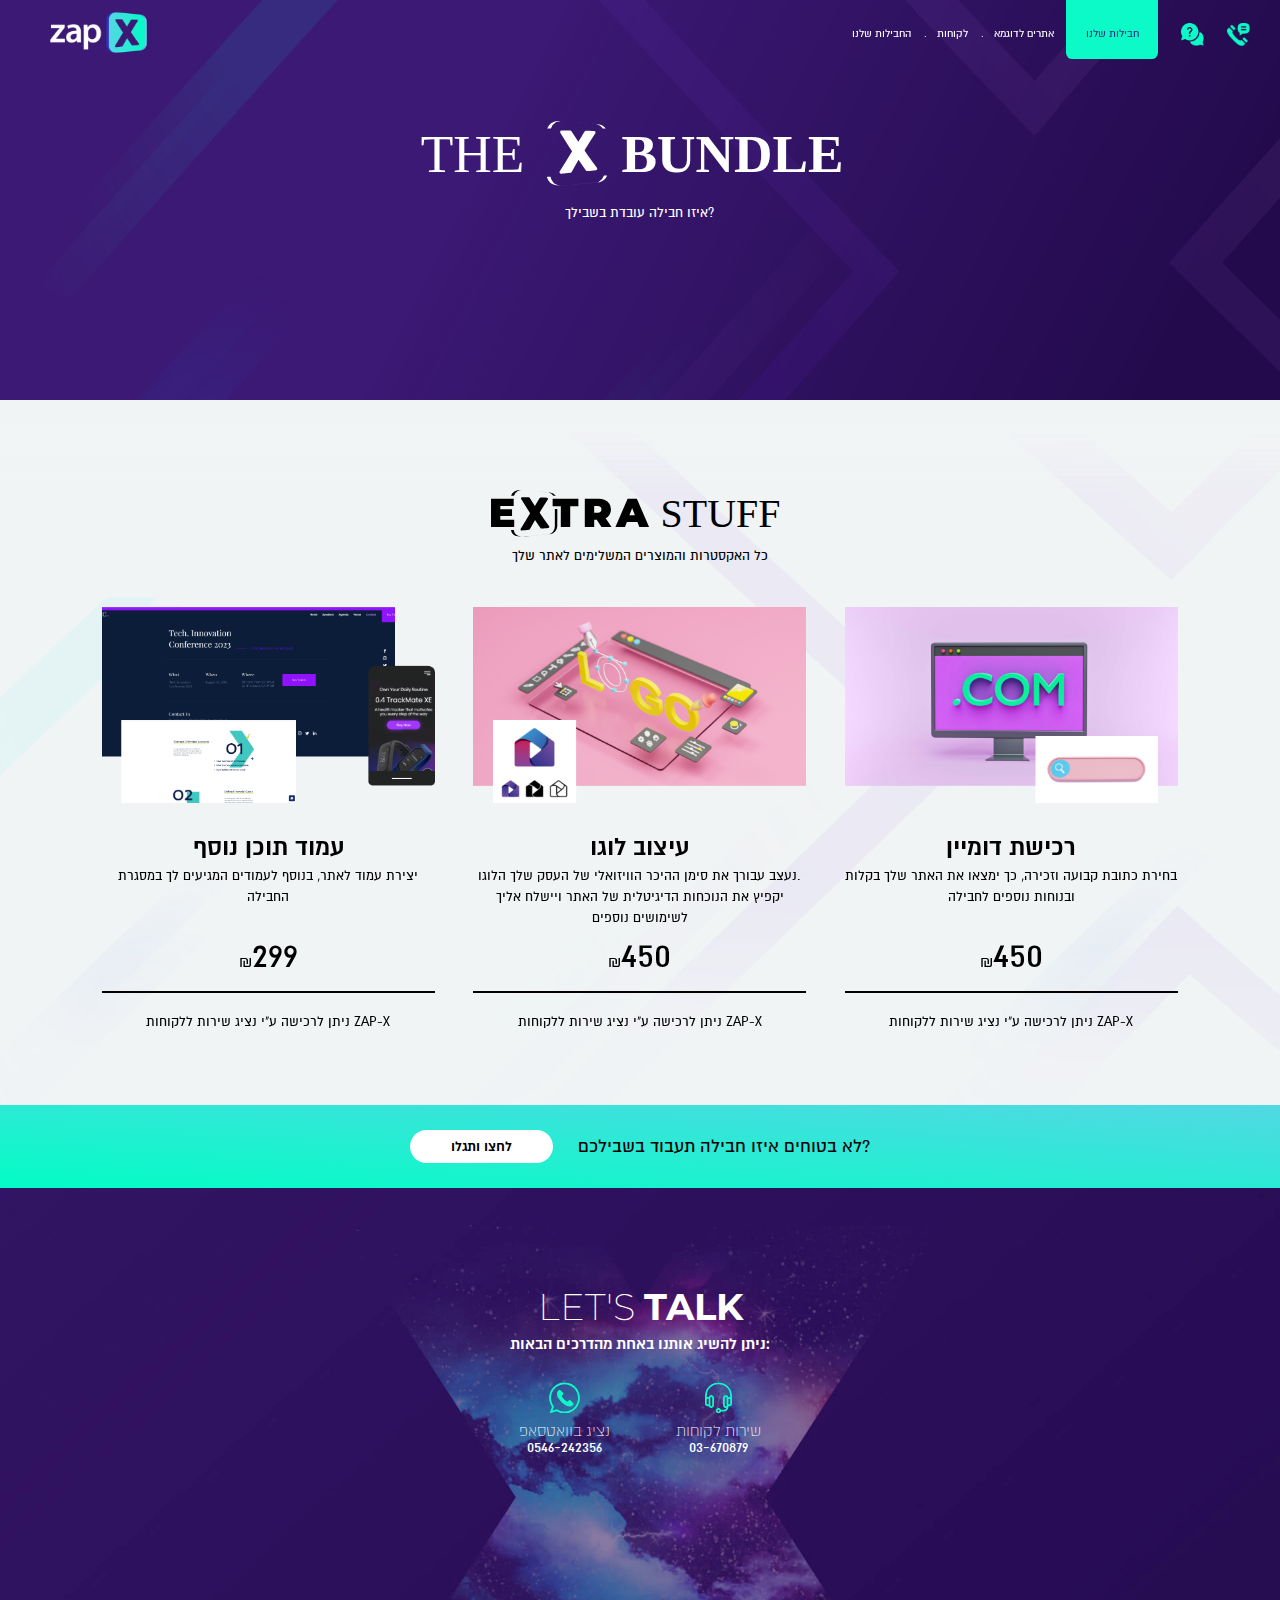
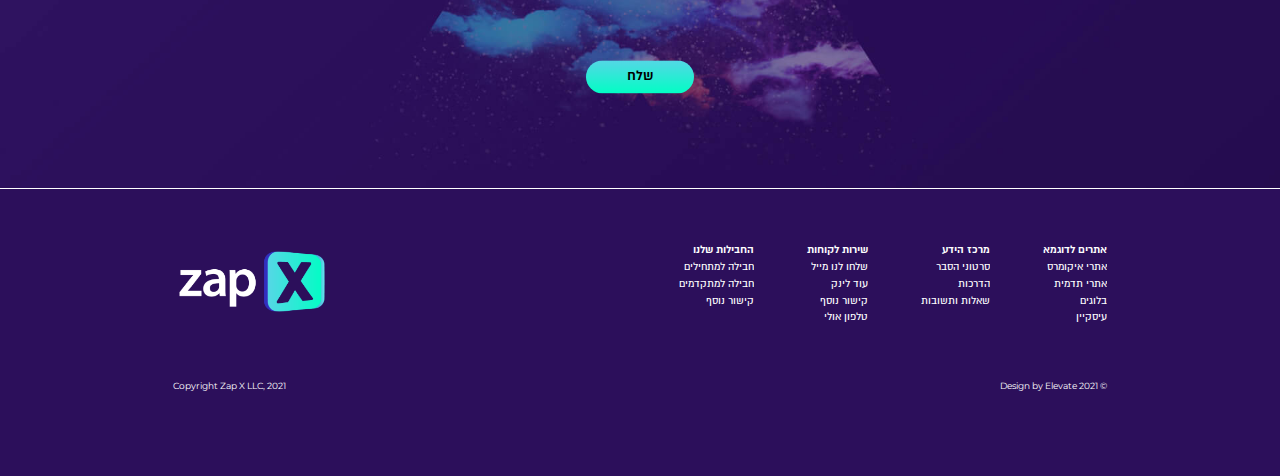
==== price.html @ 9b6f22cf "[ADD] - Price Page (mobile version)" ====
<!DOCTYPE html>
<html lang="he-IL" dir="rtl">

<head>
  <!-- Meta -->
  <meta charset="UTF-8">
  <meta name="viewport" content="width=device-width, initial-scale=1.0">
  <meta name="description" content="Zap X">
  <title>Zap X</title>

  <!-- Font -->
  <link rel="preconnect" href="https://fonts.googleapis.com">
  <link rel="preconnect" href="https://fonts.gstatic.com" crossorigin>
  <link href="https://fonts.googleapis.com/css2?family=Montserrat:wght@300;400;700&display=swap" rel="stylesheet">

  <!-- Style (Vendor) -->
  <link rel="stylesheet" href="css/swiper-bundle.min.css">

  <!-- Style -->
  <link rel="stylesheet" href="css/elevate-framework.css">
  <link rel="stylesheet" href="css/style.css">

  <!-- Favicon -->
  <link rel="icon" href="img/favicon.png">
</head>

<body class="price-page">

  <!-- Header -->
  <header class="header">
    <div class="container">
      <!-- Hamburger -->
      <div class="header-hamburger d-mobile">
        <a href="#">
          <img src="img/icons/hamburger-icon.png" alt="zap-x-icon">
        </a>
      </div>
      <!-- Action -->
      <div class="header-action">
        <a href="#">
          <img src="img/icons/phone-icon.png" alt="zap-x-icon">
        </a>
        <a href="#">
          <img src="img/icons/chat-icon.png" alt="zap-x-icon">
        </a>
      </div>
      <!-- Menu -->
      <div class="header-menu">
        <!-- Links -->
        <div class="header-links">
          <ul class="f-d-18 f-m-30">
            <li>
              <a href="#" class="header-btn">
                <span>
                  חבילות שלנו
                </span>
              </a>
            </li>
            <li>
              <a href="#">אתרים לדוגמא</a>
            </li>
            <li>
              <a href="#">לקוחות</a>
            </li>
            <li>
              <a href="#">החבילות שלנו</a>
            </li>
          </ul>
        </div>
      </div>
      <!-- Logo -->
      <div class="header-logo">
        <a href="#">
          <img src="img/icons/zap-x-logo-white.png" alt="zap-x-logo">
        </a>
      </div>
    </div>
  </header>

  <!-- Price Banner -->
  <div class="price-banner">
    <div class="container">
      <picture>
        <source media="(min-width:1024px)" srcset="img/price/price-heading.svg">
        <img src="img/price/price-heading-mobile.svg" alt="zap-x-img">
      </picture>
      <p class="f-d-22 f-m-32">?איזו חבילה עובדת בשבילך</p>
    </div>
    <!-- Bg -->
    <div class="bg">
      <picture>
        <source media="(min-width:1024px)" srcset="img/price/banner.jpg">
        <img src="img/price/banner-mobile.jpg" alt="zap-x-img">
      </picture>
    </div>
  </div>

  <!-- Price Desktop -->
  <div class="price-desktop">
    <div class="container"></div>
  </div>

  <!-- Price Mobile -->
  <div class="price-mobile">
    <div class="container">
      <ul class="packages">
        <!-- Package -->
        <li class="package">
          <!-- Header -->
          <div class="package-header">
            <div class="package-top">
              <p class="f-m-32">אתרים תדמיתיים <img src="img/icons/question-mark.svg" alt="zap-x-icon"></p>
            </div>
            <div class="package-name bg-green">
              <h2 class="f-m-80">בסיסי</h2>
              <p class="f-m-32">לעסקים חדים ומדויקים</p>
            </div>
            <div class="package-price">
              <p class="f-m-105">99 <span class="f-m-45">₪ / חודש</span> </p>
              <p class="f-m-32">עלות הקמה חד פעמי: ₪1,500</p>
            </div>
            <div class="package-btns">
              <a href="#" class="btn btn-primary">לרכישה</a>
              <a href="#" class="btn btn-tertiary">להדגמה חינם</a>
            </div>
            <div class="package-features">
              <ul class="f-m-32">
                <li>
                  <img src="img/icons/checkmark.svg" alt="zap-x-icon">
                  שירות עיצוב ופיתוח אתר
                </li>
                <li>
                  <img src="img/icons/checkmark.svg" alt="zap-x-icon">
                  עריכת תוכן מקצועית ל-5 עמודים
                </li>
                <li>
                  <img src="img/icons/checkmark.svg" alt="zap-x-icon">
                  ‏2 עדכונים לבחירתך כל חודש
                </li>
              </ul>
            </div>
          </div>
          <!-- Accordion -->
          <div class="accordion no-close">
            <!-- Collapsible -->
            <div class="collapsible">
              <!-- Collapse -->
              <div class="collapse">
                <div>
                  <!-- Collapsible -->
                  <div class="collapsible">
                    <!-- Toggler -->
                    <div class="collapse-toggler f-m-42">
                      הקמה
                      <div class="simbol f-m-60">
                        <div class="plus">+</div>
                        <div class="minus">-</div>
                      </div>
                    </div>
                    <!-- Collapse -->
                    <div class="collapse">
                      <div>
                        <ul class="f-m-30">
                          <!-- Item -->
                          <li>
                            <p class="medium">עלות הקמה חד פעמי</p>
                            <p>₪1,500</p>
                          </li>
                          <!-- Item -->
                          <li>
                            <p class="medium">מס' ימי הקמה</p>
                            <p>14</p>
                          </li>
                          <!-- Item -->
                          <li>
                            <p class="medium">מס' עמודי תוכן</p>
                            <p>‏5 עמודי תוכן</p>
                          </li>
                          <!-- Item -->
                          <li>
                            <p class="medium">התאמה למובייל</p>
                            <p>ZAP-X ביצוע ע"י נציג</p>
                          </li>
                          <!-- Item -->
                          <li>
                            <p class="medium">חיבור לממשקים</p>
                            <p>ZAP-X ביצוע ע"י נציג</p>
                          </li>
                          <!-- Item -->
                          <li>
                            <p class="medium">העלאת מוצרים</p>
                            <p>-</p>
                          </li>
                        </ul>
                      </div>
                    </div>
                  </div>
                  <!-- Collapsible -->
                  <div class="collapsible">
                    <!-- Toggler -->
                    <div class="collapse-toggler f-m-42">
                      הקמה
                      <div class="simbol f-m-60">
                        <div class="plus">+</div>
                        <div class="minus">-</div>
                      </div>
                    </div>
                    <!-- Collapse -->
                    <div class="collapse">
                      <div>
                        <ul class="f-m-30">
                          <!-- Item -->
                          <li>
                            <p class="medium">עלות הקמה חד פעמי</p>
                            <p>₪1,500</p>
                          </li>
                          <!-- Item -->
                          <li>
                            <p class="medium">מס' ימי הקמה</p>
                            <p>14</p>
                          </li>
                          <!-- Item -->
                          <li>
                            <p class="medium">מס' עמודי תוכן</p>
                            <p>‏5 עמודי תוכן</p>
                          </li>
                          <!-- Item -->
                          <li>
                            <p class="medium">התאמה למובייל</p>
                            <p>ZAP-X ביצוע ע"י נציג</p>
                          </li>
                          <!-- Item -->
                          <li>
                            <p class="medium">חיבור לממשקים</p>
                            <p>ZAP-X ביצוע ע"י נציג</p>
                          </li>
                          <!-- Item -->
                          <li>
                            <p class="medium">העלאת מוצרים</p>
                            <p>-</p>
                          </li>
                        </ul>
                      </div>
                    </div>
                  </div>
                  <!-- Collapsible -->
                  <div class="collapsible">
                    <!-- Toggler -->
                    <div class="collapse-toggler f-m-42">
                      הקמה
                      <div class="simbol f-m-60">
                        <div class="plus">+</div>
                        <div class="minus">-</div>
                      </div>
                    </div>
                    <!-- Collapse -->
                    <div class="collapse">
                      <div>
                        <ul class="f-m-30">
                          <!-- Item -->
                          <li>
                            <p class="medium">עלות הקמה חד פעמי</p>
                            <p>₪1,500</p>
                          </li>
                          <!-- Item -->
                          <li>
                            <p class="medium">מס' ימי הקמה</p>
                            <p>14</p>
                          </li>
                          <!-- Item -->
                          <li>
                            <p class="medium">מס' עמודי תוכן</p>
                            <p>‏5 עמודי תוכן</p>
                          </li>
                          <!-- Item -->
                          <li>
                            <p class="medium">התאמה למובייל</p>
                            <p>ZAP-X ביצוע ע"י נציג</p>
                          </li>
                          <!-- Item -->
                          <li>
                            <p class="medium">חיבור לממשקים</p>
                            <p>ZAP-X ביצוע ע"י נציג</p>
                          </li>
                          <!-- Item -->
                          <li>
                            <p class="medium">העלאת מוצרים</p>
                            <p>-</p>
                          </li>
                        </ul>
                      </div>
                    </div>
                  </div>
                  <!-- Collapsible -->
                  <div class="collapsible">
                    <!-- Toggler -->
                    <div class="collapse-toggler f-m-42">
                      הקמה
                      <div class="simbol f-m-60">
                        <div class="plus">+</div>
                        <div class="minus">-</div>
                      </div>
                    </div>
                    <!-- Collapse -->
                    <div class="collapse">
                      <div>
                        <ul class="f-m-30">
                          <!-- Item -->
                          <li>
                            <p class="medium">עלות הקמה חד פעמי</p>
                            <p>₪1,500</p>
                          </li>
                          <!-- Item -->
                          <li>
                            <p class="medium">מס' ימי הקמה</p>
                            <p>14</p>
                          </li>
                          <!-- Item -->
                          <li>
                            <p class="medium">מס' עמודי תוכן</p>
                            <p>‏5 עמודי תוכן</p>
                          </li>
                          <!-- Item -->
                          <li>
                            <p class="medium">התאמה למובייל</p>
                            <p>ZAP-X ביצוע ע"י נציג</p>
                          </li>
                          <!-- Item -->
                          <li>
                            <p class="medium">חיבור לממשקים</p>
                            <p>ZAP-X ביצוע ע"י נציג</p>
                          </li>
                          <!-- Item -->
                          <li>
                            <p class="medium">העלאת מוצרים</p>
                            <p>-</p>
                          </li>
                        </ul>
                      </div>
                    </div>
                  </div>
                  <!-- Collapsible -->
                  <div class="collapsible">
                    <!-- Toggler -->
                    <div class="collapse-toggler f-m-42">
                      הקמה
                      <div class="simbol f-m-60">
                        <div class="plus">+</div>
                        <div class="minus">-</div>
                      </div>
                    </div>
                    <!-- Collapse -->
                    <div class="collapse">
                      <div>
                        <ul class="f-m-30">
                          <!-- Item -->
                          <li>
                            <p class="medium">עלות הקמה חד פעמי</p>
                            <p>₪1,500</p>
                          </li>
                          <!-- Item -->
                          <li>
                            <p class="medium">מס' ימי הקמה</p>
                            <p>14</p>
                          </li>
                          <!-- Item -->
                          <li>
                            <p class="medium">מס' עמודי תוכן</p>
                            <p>‏5 עמודי תוכן</p>
                          </li>
                          <!-- Item -->
                          <li>
                            <p class="medium">התאמה למובייל</p>
                            <p>ZAP-X ביצוע ע"י נציג</p>
                          </li>
                          <!-- Item -->
                          <li>
                            <p class="medium">חיבור לממשקים</p>
                            <p>ZAP-X ביצוע ע"י נציג</p>
                          </li>
                          <!-- Item -->
                          <li>
                            <p class="medium">העלאת מוצרים</p>
                            <p>-</p>
                          </li>
                        </ul>
                      </div>
                    </div>
                  </div>
                </div>
              </div>
              <!-- Toggler -->
              <div class="collapse-toggler collapse-toggler-primary f-m-32">
                <div>
                  הצג יותר
                  <div class="simbol">
                    <div class="plus"><img src="img/icons/chevron-bottom.svg" alt="zap-x-icon"></div>
                    <div class="minus"><img src="img/icons/chevron-top.svg" alt="zap-x-icon"></div>
                  </div>
                </div>
              </div>
            </div>
          </div>
        </li>
        <!-- Package -->
        <li class="package">
          <!-- Header -->
          <div class="package-header">
            <div class="package-top">
              <p class="f-m-32">אתרים תדמיתיים <img src="img/icons/question-mark.svg" alt="zap-x-icon"></p>
            </div>
            <div class="package-name bg-green">
              <h2 class="f-m-80">מורחב</h2>
              <p class="f-m-32">לעסקים עם סל שירותים רחב</p>
            </div>
            <div class="package-price">
              <p class="f-m-105">149 <span class="f-m-45">₪ / חודש</span> </p>
              <p class="f-m-32">עלות הקמה חד פעמי: ₪3,500</p>
            </div>
            <div class="package-btns">
              <a href="#" class="btn btn-primary">לרכישה</a>
              <a href="#" class="btn btn-tertiary">להדגמה חינם</a>
            </div>
            <div class="package-features">
              <ul class="f-m-32">
                <li>
                  <img src="img/icons/checkmark.svg" alt="zap-x-icon">
                  שירות עיצוב ופיתוח אתר
                </li>
                <li>
                  <img src="img/icons/checkmark.svg" alt="zap-x-icon">
                  עריכת תוכן מקצועית ל-8 עמודים
                </li>
                <li>
                  <img src="img/icons/checkmark.svg" alt="zap-x-icon">
                  ‏4 עדכונים לבחירתך כל חודש
                </li>
              </ul>
            </div>
          </div>
          <!-- Accordion -->
          <div class="accordion no-close">
            <!-- Collapsible -->
            <div class="collapsible">
              <!-- Collapse -->
              <div class="collapse">
                <div>
                  <!-- Collapsible -->
                  <div class="collapsible">
                    <!-- Toggler -->
                    <div class="collapse-toggler f-m-42">
                      הקמה
                      <div class="simbol f-m-60">
                        <div class="plus">+</div>
                        <div class="minus">-</div>
                      </div>
                    </div>
                    <!-- Collapse -->
                    <div class="collapse">
                      <div>
                        <ul class="f-m-30">
                          <!-- Item -->
                          <li>
                            <p class="medium">עלות הקמה חד פעמי</p>
                            <p>₪1,500</p>
                          </li>
                          <!-- Item -->
                          <li>
                            <p class="medium">מס' ימי הקמה</p>
                            <p>14</p>
                          </li>
                          <!-- Item -->
                          <li>
                            <p class="medium">מס' עמודי תוכן</p>
                            <p>‏5 עמודי תוכן</p>
                          </li>
                          <!-- Item -->
                          <li>
                            <p class="medium">התאמה למובייל</p>
                            <p>ZAP-X ביצוע ע"י נציג</p>
                          </li>
                          <!-- Item -->
                          <li>
                            <p class="medium">חיבור לממשקים</p>
                            <p>ZAP-X ביצוע ע"י נציג</p>
                          </li>
                          <!-- Item -->
                          <li>
                            <p class="medium">העלאת מוצרים</p>
                            <p>-</p>
                          </li>
                        </ul>
                      </div>
                    </div>
                  </div>
                  <!-- Collapsible -->
                  <div class="collapsible">
                    <!-- Toggler -->
                    <div class="collapse-toggler f-m-42">
                      הקמה
                      <div class="simbol f-m-60">
                        <div class="plus">+</div>
                        <div class="minus">-</div>
                      </div>
                    </div>
                    <!-- Collapse -->
                    <div class="collapse">
                      <div>
                        <ul class="f-m-30">
                          <!-- Item -->
                          <li>
                            <p class="medium">עלות הקמה חד פעמי</p>
                            <p>₪1,500</p>
                          </li>
                          <!-- Item -->
                          <li>
                            <p class="medium">מס' ימי הקמה</p>
                            <p>14</p>
                          </li>
                          <!-- Item -->
                          <li>
                            <p class="medium">מס' עמודי תוכן</p>
                            <p>‏5 עמודי תוכן</p>
                          </li>
                          <!-- Item -->
                          <li>
                            <p class="medium">התאמה למובייל</p>
                            <p>ZAP-X ביצוע ע"י נציג</p>
                          </li>
                          <!-- Item -->
                          <li>
                            <p class="medium">חיבור לממשקים</p>
                            <p>ZAP-X ביצוע ע"י נציג</p>
                          </li>
                          <!-- Item -->
                          <li>
                            <p class="medium">העלאת מוצרים</p>
                            <p>-</p>
                          </li>
                        </ul>
                      </div>
                    </div>
                  </div>
                  <!-- Collapsible -->
                  <div class="collapsible">
                    <!-- Toggler -->
                    <div class="collapse-toggler f-m-42">
                      הקמה
                      <div class="simbol f-m-60">
                        <div class="plus">+</div>
                        <div class="minus">-</div>
                      </div>
                    </div>
                    <!-- Collapse -->
                    <div class="collapse">
                      <div>
                        <ul class="f-m-30">
                          <!-- Item -->
                          <li>
                            <p class="medium">עלות הקמה חד פעמי</p>
                            <p>₪1,500</p>
                          </li>
                          <!-- Item -->
                          <li>
                            <p class="medium">מס' ימי הקמה</p>
                            <p>14</p>
                          </li>
                          <!-- Item -->
                          <li>
                            <p class="medium">מס' עמודי תוכן</p>
                            <p>‏5 עמודי תוכן</p>
                          </li>
                          <!-- Item -->
                          <li>
                            <p class="medium">התאמה למובייל</p>
                            <p>ZAP-X ביצוע ע"י נציג</p>
                          </li>
                          <!-- Item -->
                          <li>
                            <p class="medium">חיבור לממשקים</p>
                            <p>ZAP-X ביצוע ע"י נציג</p>
                          </li>
                          <!-- Item -->
                          <li>
                            <p class="medium">העלאת מוצרים</p>
                            <p>-</p>
                          </li>
                        </ul>
                      </div>
                    </div>
                  </div>
                  <!-- Collapsible -->
                  <div class="collapsible">
                    <!-- Toggler -->
                    <div class="collapse-toggler f-m-42">
                      הקמה
                      <div class="simbol f-m-60">
                        <div class="plus">+</div>
                        <div class="minus">-</div>
                      </div>
                    </div>
                    <!-- Collapse -->
                    <div class="collapse">
                      <div>
                        <ul class="f-m-30">
                          <!-- Item -->
                          <li>
                            <p class="medium">עלות הקמה חד פעמי</p>
                            <p>₪1,500</p>
                          </li>
                          <!-- Item -->
                          <li>
                            <p class="medium">מס' ימי הקמה</p>
                            <p>14</p>
                          </li>
                          <!-- Item -->
                          <li>
                            <p class="medium">מס' עמודי תוכן</p>
                            <p>‏5 עמודי תוכן</p>
                          </li>
                          <!-- Item -->
                          <li>
                            <p class="medium">התאמה למובייל</p>
                            <p>ZAP-X ביצוע ע"י נציג</p>
                          </li>
                          <!-- Item -->
                          <li>
                            <p class="medium">חיבור לממשקים</p>
                            <p>ZAP-X ביצוע ע"י נציג</p>
                          </li>
                          <!-- Item -->
                          <li>
                            <p class="medium">העלאת מוצרים</p>
                            <p>-</p>
                          </li>
                        </ul>
                      </div>
                    </div>
                  </div>
                  <!-- Collapsible -->
                  <div class="collapsible">
                    <!-- Toggler -->
                    <div class="collapse-toggler f-m-42">
                      הקמה
                      <div class="simbol f-m-60">
                        <div class="plus">+</div>
                        <div class="minus">-</div>
                      </div>
                    </div>
                    <!-- Collapse -->
                    <div class="collapse">
                      <div>
                        <ul class="f-m-30">
                          <!-- Item -->
                          <li>
                            <p class="medium">עלות הקמה חד פעמי</p>
                            <p>₪1,500</p>
                          </li>
                          <!-- Item -->
                          <li>
                            <p class="medium">מס' ימי הקמה</p>
                            <p>14</p>
                          </li>
                          <!-- Item -->
                          <li>
                            <p class="medium">מס' עמודי תוכן</p>
                            <p>‏5 עמודי תוכן</p>
                          </li>
                          <!-- Item -->
                          <li>
                            <p class="medium">התאמה למובייל</p>
                            <p>ZAP-X ביצוע ע"י נציג</p>
                          </li>
                          <!-- Item -->
                          <li>
                            <p class="medium">חיבור לממשקים</p>
                            <p>ZAP-X ביצוע ע"י נציג</p>
                          </li>
                          <!-- Item -->
                          <li>
                            <p class="medium">העלאת מוצרים</p>
                            <p>-</p>
                          </li>
                        </ul>
                      </div>
                    </div>
                  </div>
                </div>
              </div>
              <!-- Toggler -->
              <div class="collapse-toggler collapse-toggler-primary f-m-32">
                <div>
                  הצג יותר
                  <div class="simbol">
                    <div class="plus"><img src="img/icons/chevron-bottom.svg" alt="zap-x-icon"></div>
                    <div class="minus"><img src="img/icons/chevron-top.svg" alt="zap-x-icon"></div>
                  </div>
                </div>
              </div>
            </div>
          </div>
        </li>
        <!-- Package -->
        <li class="package">
          <!-- Header -->
          <div class="package-header">
            <div class="package-top">
              <p class="f-m-32">אתרים תדמיתיים <img src="img/icons/question-mark.svg" alt="zap-x-icon"></p>
            </div>
            <div class="package-name bg-purple">
              <h2 class="f-m-80">מתקדם</h2>
              <p class="f-m-32">לעסקים שמציעים פעולות און ליין</p>
            </div>
            <div class="package-price">
              <p class="f-m-105">209 <span class="f-m-45">₪ / חודש</span></p>
              <div class="f-m-32 text-red">במקום ₪<s>299</s></div>
              <p class="f-m-32">עלות הקמה חד פעמי: ₪3,500</p>
            </div>
            <div class="package-btns">
              <a href="#" class="btn btn-primary">לרכישה</a>
              <a href="#" class="btn btn-tertiary">להדגמה חינם</a>
            </div>
            <div class="package-features">
              <ul class="f-m-32">
                <li>
                  <img src="img/icons/checkmark.svg" alt="zap-x-icon">
                  שירות עיצוב ופיתוח אתר
                </li>
                <li>
                  <img src="img/icons/checkmark.svg" alt="zap-x-icon">
                  עריכת תוכן מקצועית ל-5 עמודים
                </li>
                <li>
                  <img src="img/icons/checkmark.svg" alt="zap-x-icon">
                  הקמת 50 מוצרים
                </li>
                <li>
                  <img src="img/icons/checkmark.svg" alt="zap-x-icon">
                  ‏2 עדכונים לבחירתך כל חודש
                </li>
                <li>
                  <img src="img/icons/checkmark.svg" alt="zap-x-icon">
                  סליקה
                </li>
              </ul>
            </div>
          </div>
          <!-- Accordion -->
          <div class="accordion no-close">
            <!-- Collapsible -->
            <div class="collapsible">
              <!-- Collapse -->
              <div class="collapse">
                <div>
                  <!-- Collapsible -->
                  <div class="collapsible">
                    <!-- Toggler -->
                    <div class="collapse-toggler f-m-42">
                      הקמה
                      <div class="simbol f-m-60">
                        <div class="plus">+</div>
                        <div class="minus">-</div>
                      </div>
                    </div>
                    <!-- Collapse -->
                    <div class="collapse">
                      <div>
                        <ul class="f-m-30">
                          <!-- Item -->
                          <li>
                            <p class="medium">עלות הקמה חד פעמי</p>
                            <p>₪1,500</p>
                          </li>
                          <!-- Item -->
                          <li>
                            <p class="medium">מס' ימי הקמה</p>
                            <p>14</p>
                          </li>
                          <!-- Item -->
                          <li>
                            <p class="medium">מס' עמודי תוכן</p>
                            <p>‏5 עמודי תוכן</p>
                          </li>
                          <!-- Item -->
                          <li>
                            <p class="medium">התאמה למובייל</p>
                            <p>ZAP-X ביצוע ע"י נציג</p>
                          </li>
                          <!-- Item -->
                          <li>
                            <p class="medium">חיבור לממשקים</p>
                            <p>ZAP-X ביצוע ע"י נציג</p>
                          </li>
                          <!-- Item -->
                          <li>
                            <p class="medium">העלאת מוצרים</p>
                            <p>-</p>
                          </li>
                        </ul>
                      </div>
                    </div>
                  </div>
                  <!-- Collapsible -->
                  <div class="collapsible">
                    <!-- Toggler -->
                    <div class="collapse-toggler f-m-42">
                      הקמה
                      <div class="simbol f-m-60">
                        <div class="plus">+</div>
                        <div class="minus">-</div>
                      </div>
                    </div>
                    <!-- Collapse -->
                    <div class="collapse">
                      <div>
                        <ul class="f-m-30">
                          <!-- Item -->
                          <li>
                            <p class="medium">עלות הקמה חד פעמי</p>
                            <p>₪1,500</p>
                          </li>
                          <!-- Item -->
                          <li>
                            <p class="medium">מס' ימי הקמה</p>
                            <p>14</p>
                          </li>
                          <!-- Item -->
                          <li>
                            <p class="medium">מס' עמודי תוכן</p>
                            <p>‏5 עמודי תוכן</p>
                          </li>
                          <!-- Item -->
                          <li>
                            <p class="medium">התאמה למובייל</p>
                            <p>ZAP-X ביצוע ע"י נציג</p>
                          </li>
                          <!-- Item -->
                          <li>
                            <p class="medium">חיבור לממשקים</p>
                            <p>ZAP-X ביצוע ע"י נציג</p>
                          </li>
                          <!-- Item -->
                          <li>
                            <p class="medium">העלאת מוצרים</p>
                            <p>-</p>
                          </li>
                        </ul>
                      </div>
                    </div>
                  </div>
                  <!-- Collapsible -->
                  <div class="collapsible">
                    <!-- Toggler -->
                    <div class="collapse-toggler f-m-42">
                      הקמה
                      <div class="simbol f-m-60">
                        <div class="plus">+</div>
                        <div class="minus">-</div>
                      </div>
                    </div>
                    <!-- Collapse -->
                    <div class="collapse">
                      <div>
                        <ul class="f-m-30">
                          <!-- Item -->
                          <li>
                            <p class="medium">עלות הקמה חד פעמי</p>
                            <p>₪1,500</p>
                          </li>
                          <!-- Item -->
                          <li>
                            <p class="medium">מס' ימי הקמה</p>
                            <p>14</p>
                          </li>
                          <!-- Item -->
                          <li>
                            <p class="medium">מס' עמודי תוכן</p>
                            <p>‏5 עמודי תוכן</p>
                          </li>
                          <!-- Item -->
                          <li>
                            <p class="medium">התאמה למובייל</p>
                            <p>ZAP-X ביצוע ע"י נציג</p>
                          </li>
                          <!-- Item -->
                          <li>
                            <p class="medium">חיבור לממשקים</p>
                            <p>ZAP-X ביצוע ע"י נציג</p>
                          </li>
                          <!-- Item -->
                          <li>
                            <p class="medium">העלאת מוצרים</p>
                            <p>-</p>
                          </li>
                        </ul>
                      </div>
                    </div>
                  </div>
                  <!-- Collapsible -->
                  <div class="collapsible">
                    <!-- Toggler -->
                    <div class="collapse-toggler f-m-42">
                      הקמה
                      <div class="simbol f-m-60">
                        <div class="plus">+</div>
                        <div class="minus">-</div>
                      </div>
                    </div>
                    <!-- Collapse -->
                    <div class="collapse">
                      <div>
                        <ul class="f-m-30">
                          <!-- Item -->
                          <li>
                            <p class="medium">עלות הקמה חד פעמי</p>
                            <p>₪1,500</p>
                          </li>
                          <!-- Item -->
                          <li>
                            <p class="medium">מס' ימי הקמה</p>
                            <p>14</p>
                          </li>
                          <!-- Item -->
                          <li>
                            <p class="medium">מס' עמודי תוכן</p>
                            <p>‏5 עמודי תוכן</p>
                          </li>
                          <!-- Item -->
                          <li>
                            <p class="medium">התאמה למובייל</p>
                            <p>ZAP-X ביצוע ע"י נציג</p>
                          </li>
                          <!-- Item -->
                          <li>
                            <p class="medium">חיבור לממשקים</p>
                            <p>ZAP-X ביצוע ע"י נציג</p>
                          </li>
                          <!-- Item -->
                          <li>
                            <p class="medium">העלאת מוצרים</p>
                            <p>-</p>
                          </li>
                        </ul>
                      </div>
                    </div>
                  </div>
                  <!-- Collapsible -->
                  <div class="collapsible">
                    <!-- Toggler -->
                    <div class="collapse-toggler f-m-42">
                      הקמה
                      <div class="simbol f-m-60">
                        <div class="plus">+</div>
                        <div class="minus">-</div>
                      </div>
                    </div>
                    <!-- Collapse -->
                    <div class="collapse">
                      <div>
                        <ul class="f-m-30">
                          <!-- Item -->
                          <li>
                            <p class="medium">עלות הקמה חד פעמי</p>
                            <p>₪1,500</p>
                          </li>
                          <!-- Item -->
                          <li>
                            <p class="medium">מס' ימי הקמה</p>
                            <p>14</p>
                          </li>
                          <!-- Item -->
                          <li>
                            <p class="medium">מס' עמודי תוכן</p>
                            <p>‏5 עמודי תוכן</p>
                          </li>
                          <!-- Item -->
                          <li>
                            <p class="medium">התאמה למובייל</p>
                            <p>ZAP-X ביצוע ע"י נציג</p>
                          </li>
                          <!-- Item -->
                          <li>
                            <p class="medium">חיבור לממשקים</p>
                            <p>ZAP-X ביצוע ע"י נציג</p>
                          </li>
                          <!-- Item -->
                          <li>
                            <p class="medium">העלאת מוצרים</p>
                            <p>-</p>
                          </li>
                        </ul>
                      </div>
                    </div>
                  </div>
                </div>
              </div>
              <!-- Toggler -->
              <div class="collapse-toggler collapse-toggler-primary f-m-32">
                <div>
                  הצג יותר
                  <div class="simbol">
                    <div class="plus"><img src="img/icons/chevron-bottom.svg" alt="zap-x-icon"></div>
                    <div class="minus"><img src="img/icons/chevron-top.svg" alt="zap-x-icon"></div>
                  </div>
                </div>
              </div>
            </div>
          </div>
        </li>
        <!-- Package -->
        <li class="package">
          <!-- Header -->
          <div class="package-header">
            <div class="package-top">
              <p class="f-m-32">אתרים תדמיתיים <img src="img/icons/question-mark.svg" alt="zap-x-icon"></p>
            </div>
            <div class="package-name bg-purple">
              <h2 class="f-m-80">פרימיום</h2>
              <p class="f-m-32">לכל מה שעסק מסחרי צריך</p>
              <span class="label f-m-29 bold">מחיר מבצע</span>
            </div>
            <div class="package-price">
              <p class="f-m-105">299 <span class="f-m-45">₪ / חודש</span> </p>
              <div class="f-m-32 text-red">במקום ₪<s>299</s></div>
              <p class="f-m-32">עלות הקמה חד פעמי: ₪6,500</p>
            </div>
            <div class="package-btns">
              <a href="#" class="btn btn-primary">לרכישה</a>
              <a href="#" class="btn btn-tertiary">להדגמה חינם</a>
            </div>
            <div class="package-features">
              <ul class="f-m-32">
                <li>
                  <img src="img/icons/checkmark.svg" alt="zap-x-icon">
                  שירות עיצוב ופיתוח אתר
                </li>
                <li>
                  <img src="img/icons/checkmark.svg" alt="zap-x-icon">
                  עריכת תוכן מקצועית ל-8 עמודים
                </li>
                <li>
                  <img src="img/icons/checkmark.svg" alt="zap-x-icon">
                  הקמת 100 מוצרים
                </li>
                <li>
                  <img src="img/icons/checkmark.svg" alt="zap-x-icon">
                  ‏4 עדכונים לבחירתך כל חודש
                </li>
                <li>
                  <img src="img/icons/checkmark.svg" alt="zap-x-icon">
                  סליקה
                </li>
              </ul>
            </div>
          </div>
          <!-- Accordion -->
          <div class="accordion no-close">
            <!-- Collapsible -->
            <div class="collapsible">
              <!-- Collapse -->
              <div class="collapse">
                <div>
                  <!-- Collapsible -->
                  <div class="collapsible">
                    <!-- Toggler -->
                    <div class="collapse-toggler f-m-42">
                      הקמה
                      <div class="simbol f-m-60">
                        <div class="plus">+</div>
                        <div class="minus">-</div>
                      </div>
                    </div>
                    <!-- Collapse -->
                    <div class="collapse">
                      <div>
                        <ul class="f-m-30">
                          <!-- Item -->
                          <li>
                            <p class="medium">עלות הקמה חד פעמי</p>
                            <p>₪1,500</p>
                          </li>
                          <!-- Item -->
                          <li>
                            <p class="medium">מס' ימי הקמה</p>
                            <p>14</p>
                          </li>
                          <!-- Item -->
                          <li>
                            <p class="medium">מס' עמודי תוכן</p>
                            <p>‏5 עמודי תוכן</p>
                          </li>
                          <!-- Item -->
                          <li>
                            <p class="medium">התאמה למובייל</p>
                            <p>ZAP-X ביצוע ע"י נציג</p>
                          </li>
                          <!-- Item -->
                          <li>
                            <p class="medium">חיבור לממשקים</p>
                            <p>ZAP-X ביצוע ע"י נציג</p>
                          </li>
                          <!-- Item -->
                          <li>
                            <p class="medium">העלאת מוצרים</p>
                            <p>-</p>
                          </li>
                        </ul>
                      </div>
                    </div>
                  </div>
                  <!-- Collapsible -->
                  <div class="collapsible">
                    <!-- Toggler -->
                    <div class="collapse-toggler f-m-42">
                      הקמה
                      <div class="simbol f-m-60">
                        <div class="plus">+</div>
                        <div class="minus">-</div>
                      </div>
                    </div>
                    <!-- Collapse -->
                    <div class="collapse">
                      <div>
                        <ul class="f-m-30">
                          <!-- Item -->
                          <li>
                            <p class="medium">עלות הקמה חד פעמי</p>
                            <p>₪1,500</p>
                          </li>
                          <!-- Item -->
                          <li>
                            <p class="medium">מס' ימי הקמה</p>
                            <p>14</p>
                          </li>
                          <!-- Item -->
                          <li>
                            <p class="medium">מס' עמודי תוכן</p>
                            <p>‏5 עמודי תוכן</p>
                          </li>
                          <!-- Item -->
                          <li>
                            <p class="medium">התאמה למובייל</p>
                            <p>ZAP-X ביצוע ע"י נציג</p>
                          </li>
                          <!-- Item -->
                          <li>
                            <p class="medium">חיבור לממשקים</p>
                            <p>ZAP-X ביצוע ע"י נציג</p>
                          </li>
                          <!-- Item -->
                          <li>
                            <p class="medium">העלאת מוצרים</p>
                            <p>-</p>
                          </li>
                        </ul>
                      </div>
                    </div>
                  </div>
                  <!-- Collapsible -->
                  <div class="collapsible">
                    <!-- Toggler -->
                    <div class="collapse-toggler f-m-42">
                      הקמה
                      <div class="simbol f-m-60">
                        <div class="plus">+</div>
                        <div class="minus">-</div>
                      </div>
                    </div>
                    <!-- Collapse -->
                    <div class="collapse">
                      <div>
                        <ul class="f-m-30">
                          <!-- Item -->
                          <li>
                            <p class="medium">עלות הקמה חד פעמי</p>
                            <p>₪1,500</p>
                          </li>
                          <!-- Item -->
                          <li>
                            <p class="medium">מס' ימי הקמה</p>
                            <p>14</p>
                          </li>
                          <!-- Item -->
                          <li>
                            <p class="medium">מס' עמודי תוכן</p>
                            <p>‏5 עמודי תוכן</p>
                          </li>
                          <!-- Item -->
                          <li>
                            <p class="medium">התאמה למובייל</p>
                            <p>ZAP-X ביצוע ע"י נציג</p>
                          </li>
                          <!-- Item -->
                          <li>
                            <p class="medium">חיבור לממשקים</p>
                            <p>ZAP-X ביצוע ע"י נציג</p>
                          </li>
                          <!-- Item -->
                          <li>
                            <p class="medium">העלאת מוצרים</p>
                            <p>-</p>
                          </li>
                        </ul>
                      </div>
                    </div>
                  </div>
                  <!-- Collapsible -->
                  <div class="collapsible">
                    <!-- Toggler -->
                    <div class="collapse-toggler f-m-42">
                      הקמה
                      <div class="simbol f-m-60">
                        <div class="plus">+</div>
                        <div class="minus">-</div>
                      </div>
                    </div>
                    <!-- Collapse -->
                    <div class="collapse">
                      <div>
                        <ul class="f-m-30">
                          <!-- Item -->
                          <li>
                            <p class="medium">עלות הקמה חד פעמי</p>
                            <p>₪1,500</p>
                          </li>
                          <!-- Item -->
                          <li>
                            <p class="medium">מס' ימי הקמה</p>
                            <p>14</p>
                          </li>
                          <!-- Item -->
                          <li>
                            <p class="medium">מס' עמודי תוכן</p>
                            <p>‏5 עמודי תוכן</p>
                          </li>
                          <!-- Item -->
                          <li>
                            <p class="medium">התאמה למובייל</p>
                            <p>ZAP-X ביצוע ע"י נציג</p>
                          </li>
                          <!-- Item -->
                          <li>
                            <p class="medium">חיבור לממשקים</p>
                            <p>ZAP-X ביצוע ע"י נציג</p>
                          </li>
                          <!-- Item -->
                          <li>
                            <p class="medium">העלאת מוצרים</p>
                            <p>-</p>
                          </li>
                        </ul>
                      </div>
                    </div>
                  </div>
                  <!-- Collapsible -->
                  <div class="collapsible">
                    <!-- Toggler -->
                    <div class="collapse-toggler f-m-42">
                      הקמה
                      <div class="simbol f-m-60">
                        <div class="plus">+</div>
                        <div class="minus">-</div>
                      </div>
                    </div>
                    <!-- Collapse -->
                    <div class="collapse">
                      <div>
                        <ul class="f-m-30">
                          <!-- Item -->
                          <li>
                            <p class="medium">עלות הקמה חד פעמי</p>
                            <p>₪1,500</p>
                          </li>
                          <!-- Item -->
                          <li>
                            <p class="medium">מס' ימי הקמה</p>
                            <p>14</p>
                          </li>
                          <!-- Item -->
                          <li>
                            <p class="medium">מס' עמודי תוכן</p>
                            <p>‏5 עמודי תוכן</p>
                          </li>
                          <!-- Item -->
                          <li>
                            <p class="medium">התאמה למובייל</p>
                            <p>ZAP-X ביצוע ע"י נציג</p>
                          </li>
                          <!-- Item -->
                          <li>
                            <p class="medium">חיבור לממשקים</p>
                            <p>ZAP-X ביצוע ע"י נציג</p>
                          </li>
                          <!-- Item -->
                          <li>
                            <p class="medium">העלאת מוצרים</p>
                            <p>-</p>
                          </li>
                        </ul>
                      </div>
                    </div>
                  </div>
                </div>
              </div>
              <!-- Toggler -->
              <div class="collapse-toggler collapse-toggler-primary f-m-32">
                <div>
                  הצג יותר
                  <div class="simbol">
                    <div class="plus"><img src="img/icons/chevron-bottom.svg" alt="zap-x-icon"></div>
                    <div class="minus"><img src="img/icons/chevron-top.svg" alt="zap-x-icon"></div>
                  </div>
                </div>
              </div>
            </div>
          </div>
        </li>
      </ul>
    </div>
  </div>

  <!-- Price Extras -->
  <div class="price-extras">
    <div class="container">
      <div class="heading">
        <img src="img/price/price-extras-heading.svg" alt="zap-x-img">
        <p class="f-d-22 f-m-32">כל האקסטרות והמוצרים המשלימים לאתר שלך</p>
      </div>
      <div class="swiper">
        <div class="swiper-wrapper">
          <!-- Slide -->
          <div class="swiper-slide">
            <div class="img">
              <img src="img/price/extras-img-1.png" alt="zap-x-img">
            </div>
            <div class="text">
              <h3 class="f-d-40 f-m-50">רכישת דומיין</h3>
              <p class="f-d-22 f-m-32">בחירת כתובת קבועה וזכירה, כך ימצאו את האתר 
                שלך בקלות ובנוחות נוספים לחבילה</p>
              <div class="extras-price">
                <p class="f-d-60 f-m-100"><span class="f-d-26 f-m-45">₪</span>450</p>
              </div>
              <p class="f-d-22 f-m-32">ZAP-X ניתן לרכישה ע"י נציג שירות ללקוחות</p>
            </div>
          </div>
          <!-- Slide -->
          <div class="swiper-slide">
            <div class="img">
              <img src="img/price/extras-img-2.png" alt="zap-x-img">
            </div>
            <div class="text">
              <h3 class="f-d-40 f-m-50">עיצוב לוגו</h3>
              <p class="f-d-22 f-m-32">.נעצב עבורך את סימן ההיכר הוויזואלי של העסק שלך
                הלוגו יקפיץ את הנוכחות הדיגיטלית של האתר ויישלח
               אליך לשימושים נוספים</p>
              <div class="extras-price">
                <p class="f-d-60 f-m-100"><span class="f-d-26 f-m-45">₪</span>450</p>
              </div>
              <p class="f-d-22 f-m-32">ZAP-X ניתן לרכישה ע"י נציג שירות ללקוחות</p>
            </div>
          </div>
          <!-- Slide -->
          <div class="swiper-slide">
            <div class="img">
              <img src="img/price/extras-img-3.png" alt="zap-x-img">
            </div>
            <div class="text">
              <h3 class="f-d-40 f-m-50">עמוד תוכן נוסף</h3>
              <p class="f-d-22 f-m-32">יצירת עמוד לאתר, בנוסף לעמודים
                המגיעים לך במסגרת החבילה</p>
              <div class="extras-price">
                <p class="f-d-60 f-m-100"><span class="f-d-26 f-m-45">₪</span>299</p>
              </div>
              <p class="f-d-22 f-m-32">ZAP-X ניתן לרכישה ע"י נציג שירות ללקוחות</p>
            </div>
          </div>
        </div>
        <div class="swiper-pagination"></div>
      </div>
    </div>
  </div>

  <!-- Price Contact -->
  <div class="price-contact">
    <p class="f-d-30 f-m-47">?לא בטוחים איזו חבילה תעבוד בשבילכם</p>
    <a href="#" class="btn btn-secondary">לחצו ותגלו</a>
  </div>

  <!-- Contact -->
  <div class="home-contact">
    <div class="container">
      <h2 class="f-d-55 f-m-75 f-mont light">
        LET'S
        <span class="bold">TALK</span>
      </h2>
      <p class="f-d-25 f-m-32 bold">:ניתן להשיג אותנו באחת מהדרכים הבאות</p>
      <ul>
        <!-- Item -->
        <li>
          <img src="img/icons/headphones.svg" alt="zap-x-icon">
          <p class="f-d-25 f-m-32">
            <span class="light">שירות לקוחות</span>
            <br>
            03-670879
          </p>
        </li>
        <!-- Item -->
        <li>
          <img src="img/icons/whatsapp.svg" alt="zap-x-icon">
          <p class="f-d-25 f-m-32">
            <span class="light">נציג בוואטסאפ</span>
            <br>
            0546-242356
          </p>
        </li>
      </ul>
      <form>
        <div class="row">
          <div class="col">
            <input type="text" class="f-d-22 f-m-32" placeholder="שם מלא">
          </div>
          <div class="col">
            <input type="text" class="f-d-22 f-m-32" placeholder="טלפון">
          </div>
        </div>
        <div class="row">
          <div class="col">
            <input type="text" class="f-d-22 f-m-32" placeholder="מייל">
          </div>
          <div class="col">
            <input type="text" class="f-d-22 f-m-32" placeholder="שם חברה">
          </div>
        </div>
        <div class="row">
          <input type="text" class="f-d-22 f-m-32" placeholder="פרטי הפנייה">
        </div>
      </form>
      <div class="text-center">
        <a href="#" class="btn btn-primary">שלח</a>
      </div>
    </div>
    <!-- Bg -->
    <div class="bg">
      <picture>
        <source media="(min-width:1024px)" srcset="img/home/contact-bg.jpg">
        <img src="img/home/contact-bg-mobile.jpg" alt="zap-x-img">
      </picture>
    </div>
  </div>

  <!-- Footer -->
  <footer class="footer">
    <div class="container">
      <!-- Top -->
      <div class="top">
        <!-- Links -->
        <div class="footer-links">
          <!-- Accordion -->
          <div class="accordion">
            <!-- Collapsible -->
            <div class="collapsible">
              <!-- Toggler -->
              <div class="collapse-toggler f-d-18 f-m-32 bold">
                אתרים לדוגמא
                <div class="simbol d-mobile text-green f-m-60">
                  <div class="plus">+</div>
                  <div class="minus">-</div>
                </div>
              </div>
              <!-- Collapse -->
              <div class="collapse">
                <div>
                  <ul class="f-d-18 f-m-32">
                    <!-- Item -->
                    <li>
                      <a href="#">
                        אתרי איקומרס
                      </a>
                    </li>
                    <!-- Item -->
                    <li>
                      <a href="#">
                        אתרי תדמית
                      </a>
                    </li>
                    <!-- Item -->
                    <li>
                      <a href="#">
                        בלוגים
                      </a>
                    </li>
                    <!-- Item -->
                    <li>
                      <a href="#">
                        עיסקיין
                      </a>
                    </li>
                  </ul>
                </div>
              </div>
            </div>
            <!-- Collapsible -->
            <div class="collapsible">
              <!-- Toggler -->
              <div class="collapse-toggler f-d-18 f-m-32 bold">
                מרכז הידע
                <div class="simbol d-mobile text-green f-m-60">
                  <div class="plus">+</div>
                  <div class="minus">-</div>
                </div>
              </div>
              <!-- Collapse -->
              <div class="collapse">
                <div>
                  <ul class="f-d-18 f-m-32">
                    <!-- Item -->
                    <li>
                      <a href="#">
                        סרטוני הסבר
                      </a>
                    </li>
                    <!-- Item -->
                    <li>
                      <a href="#">
                        הדרכות
                      </a>
                    </li>
                    <!-- Item -->
                    <li>
                      <a href="#">
                        שאלות ותשובות
                      </a>
                    </li>
                  </ul>
                </div>
              </div>
            </div>
            <!-- Collapsible -->
            <div class="collapsible">
              <!-- Toggler -->
              <div class="collapse-toggler f-d-18 f-m-32 bold">
                שירות לקוחות
                <div class="simbol d-mobile text-green f-m-60">
                  <div class="plus">+</div>
                  <div class="minus">-</div>
                </div>
              </div>
              <!-- Collapse -->
              <div class="collapse">
                <div>
                  <ul class="f-d-18 f-m-32">
                    <!-- Item -->
                    <li>
                      <a href="#">
                        שלחו לנו מייל
                      </a>
                    </li>
                    <!-- Item -->
                    <li>
                      <a href="#">
                        עוד לינק
                      </a>
                    </li>
                    <!-- Item -->
                    <li>
                      <a href="#">
                        קישור נוסף
                      </a>
                    </li>
                    <!-- Item -->
                    <li>
                      <a href="#">
                        טלפון אולי
                      </a>
                    </li>
                  </ul>
                </div>
              </div>
            </div>
            <!-- Collapsible -->
            <div class="collapsible">
              <!-- Toggler -->
              <div class="collapse-toggler f-d-18 f-m-32 bold">
                החבילות שלנו
                <div class="simbol d-mobile text-green f-m-60">
                  <div class="plus">+</div>
                  <div class="minus">-</div>
                </div>
              </div>
              <!-- Collapse -->
              <div class="collapse">
                <div>
                  <ul class="f-d-18 f-m-32">
                    <!-- Item -->
                    <li>
                      <a href="#">
                        חבילה למתחילים
                      </a>
                    </li>
                    <!-- Item -->
                    <li>
                      <a href="#">
                        חבילה למתקדמים
                      </a>
                    </li>
                    <!-- Item -->
                    <li>
                      <a href="#">
                        קישור נוסף
                      </a>
                    </li>
                  </ul>
                </div>
              </div>
            </div>
          </div>
        </div>
        <!-- Logo -->
        <div class="footer-logo">
          <a href="#">
            <img src="img/icons/zap-x-logo-white.png" alt="zap-x-logo">
          </a>
        </div>
      </div>
      <!-- Bottom -->
      <div class="bottom f-d-14 f-m-24 f-mont">
        <p>© 2021 Design by Elevate</p>
        <p>Copyright Zap X LLC, 2021</p>
      </div>
    </div>
  </footer>

  <!-- Script (Vendor) -->
  <script src="js/ScrollTrigger.min.js"></script>
  <script src="js/gsap.min.js"></script>
  <script src="js/swiper-bundle.min.js"></script>

  <!-- Script -->
  <script src="js/elevate-framework.js"></script>
  <script src="js/app.js"></script>

</body>

</html>
---- css/elevate-framework.css ----
/* #Global
================================================== */
body {
  font-weight: 400;
  line-height: 1.4;
  letter-spacing: 0;
  max-width: 100%;
}

body.no-scroll {
  overflow: hidden;
}

*,
*::after,
*::before {
  margin: 0;
  padding: 0;
  box-sizing: border-box;
}

*:focus {
  outline: none;
  box-shadow: none;
}

h1,
h2,
h3,
h4,
h5,
h6,
p {
  padding: 0;
  margin: 0;
}

figure {
  margin: 0;
  padding: 0;
}

img,
video,
picture {
  max-width: 100%;
  display: block;
}

ul {
  list-style: none;
}

a {
  text-decoration: none;
  color: inherit;
}

button {
  cursor: pointer;
}

input,
textarea,
button {
  font-family: inherit;
}

/* #Utilities
================================================== */
.container {
  margin: 0 auto;
}

.d-desktop {
  display: block;
}

.d-mobile {
  display: none;
}

.d-block {
  display: block;
}

.m-0 {
  margin: 0!important;
}

.my-0 {
  margin-top: 0!important;
  margin-bottom: 0!important;
}

.mr-auto {
  margin-right: auto!important;
}

.p-0 {
  padding: 0!important;
}

@media (max-width: 1023.98px) {
  .d-desktop {
    display: none;
  }

  .d-mobile {
    display: block;
  }

  .d-none-mobile {
    display: none !important;
  }
}

/* #Typography
================================================== */
/* Font Desktop (f-d) */
/* Fonts made from 1920px desktop design */

.f-d-14 {font-size: 0.73vw !important; /* 14px */ }
.f-d-16 {font-size: 0.83vw !important; /* 16px */ }
.f-d-17 {font-size: 0.88vw !important; /* 17px */ }
.f-d-18 {font-size: 0.94vw !important; /* 18px */ }
.f-d-19 {font-size: 0.989vw !important; /* 19px */ }
.f-d-20 {font-size: 1.04vw !important; /* 20px */ }
.f-d-21 {font-size: 1.09vw !important; /* 21px */ }
.f-d-22 {font-size: 1.15vw !important; /* 22px */ }
.f-d-24 {font-size: 1.25vw !important; /* 24px */ }
.f-d-25 {font-size: 1.3vw !important; /* 25px */ }
.f-d-26 {font-size: 1.35vw !important; /* 26px */ }
.f-d-27 {font-size: 1.4vw !important; /* 27px */ }
.f-d-28 {font-size: 1.45vw !important; /* 28px */ }
.f-d-30 {font-size: 1.56vw !important; /* 30px */ }
.f-d-32 {font-size: 1.66vw !important; /* 32px */ }
.f-d-35 {font-size: 1.82vw !important; /* 35px */ }
.f-d-36 {font-size: 1.875vw !important; /* 36px */ }
.f-d-38 {font-size: 1.98vw !important; /* 38px */ }
.f-d-40 {font-size: 2.08vw !important; /* 40px */ }
.f-d-42 {font-size: 2.18vw !important; /* 42px */ }
.f-d-45 {font-size: 2.35vw !important; /* 45px */ }
.f-d-47 {font-size: 2.44vw !important; /* 47px */ }
.f-d-48 {font-size: 2.5vw !important; /* 48px */ }
.f-d-50 {font-size: 2.6vw !important; /* 50px */ }
.f-d-52 {font-size: 2.7vw !important; /* 52px */ }
.f-d-55 {font-size: 2.86vw !important; /* 55px */ }
.f-d-58 {font-size: 3vw !important; /* 58px */ }
.f-d-60 {font-size: 3.125vw !important; /* 60px */ }
.f-d-65 {font-size: 3.38vw !important; /* 65px */ }
.f-d-70 {font-size: 3.64vw !important; /* 70px */ }
.f-d-75 {font-size: 3.9vw !important; /* 75px */ }
.f-d-80 {font-size: 4.16vw !important; /* 80px */ }
.f-d-85 {font-size: 4.43vw !important; /* 85px */ }
.f-d-90 {font-size: 4.68vw !important; /* 90px */ }
.f-d-95 {font-size: 4.95vw !important; /* 95px */ }
.f-d-100 {font-size: 5.2vw !important; /* 100px */ }

/* Font Mobile (f-m) */
/* Fonts made from 750px desktop design */

@media (max-width: 1023.98px) {
  .f-m-14 {font-size: 1.86vw !important; /* 14px */ }
  .f-m-16 {font-size: 2.13vw !important; /* 16px */ }
  .f-m-17 {font-size: 2.26vw !important; /* 17px */ }
  .f-m-18 {font-size: 2.4vw !important; /* 18px */ }
  .f-m-19 {font-size: 2.53vw !important; /* 19px */ }
  .f-m-20 {font-size: 2.66vw !important; /* 20px */ }
  .f-m-21 {font-size: 2.8vw !important; /* 21px */ }
  .f-m-22 {font-size: 2.93vw !important; /* 22px */ }
  .f-m-24 {font-size: 3.2vw !important; /* 24px */ }
  .f-m-25 {font-size: 3.33vw !important; /* 25px */ }
  .f-m-26 {font-size: 3.46vw !important; /* 26px */ }
  .f-m-27 {font-size: 3.6vw !important; /* 27px */ }
  .f-m-28 {font-size: 3.73vw !important; /* 28px */ }
  .f-m-30 {font-size: 4vw !important; /* 30px */ }
  .f-m-32 {font-size: 4.26vw !important; /* 32px */ }
  .f-m-34 {font-size: 4.53vw !important; /* 34px */ }
  .f-m-35 {font-size: 4.66vw !important; /* 35px */ }
  .f-m-36 {font-size: 4.8vw !important; /* 36px */ }
  .f-m-38 {font-size: 5vw !important; /* 38px */ }
  .f-m-40 {font-size: 5.33vw !important; /* 40px */ }
  .f-m-42 {font-size: 5.6vw !important; /* 42px */ }
  .f-m-45 {font-size: 6vw !important; /* 45px */ }
  .f-m-47 {font-size: 6.26vw !important; /* 47px */ }
  .f-d-48 {font-size: 6.4vw !important; /* 48px */ }
  .f-m-50 {font-size: 6.66vw !important; /* 50px */ }
  .f-d-52 {font-size: 6.93vw !important; /* 52px */ }
  .f-m-55 {font-size: 7.33vw !important; /* 55px */ }
  .f-m-60 {font-size: 8vw !important; /* 60px */ }
  .f-m-65 {font-size: 8.66vw !important; /* 65px */ }
  .f-m-70 {font-size: 9.33vw !important; /* 70px */ }
  .f-m-75 {font-size: 10vw !important; /* 75px */ }
  .f-m-80 {font-size: 10.66vw !important; /* 80px */ }
  .f-m-85 {font-size: 11.33vw !important; /* 85px */ }
  .f-m-90 {font-size: 12vw !important; /* 90px */ }
  .f-m-95 {font-size: 12.66vw !important; /* 95px */ }
  .f-m-100 {font-size: 13.3vw !important; /* 100px */ }
  .f-m-105 {font-size: 14vw !important; /* 105px */ }
}

.ultra-light {
  font-weight: 100 !important;
}

.light {
  font-weight: 200 !important;
}

.regular {
  font-weight: 400 !important;
}

.medium {
  font-weight: 500 !important;
}

.semi-bold {
  font-weight: 600 !important;
}

.bold {
  font-weight: 700 !important;
}

.ultra-bold {
  font-weight: 800 !important;
}

.black {
  font-weight: 900 !important;
}

.text-left {
  text-align: left!important;
}

.text-center {
  text-align: center!important;
}

.text-right {
  text-align: right!important;
}

.ratio-16-9 {
  position: relative;
  padding-top: 56.25%;
  width: 100%;
}

.ratio-8-5 {
  position: relative;
  padding-top: 62.5%;
  width: 100%;
}

.ratio-4-3 {
  position: relative;
  padding-top: 75%;
  width: 100%;
}

.ratio-16-9 > *,
.ratio-8-5 > *,
.ratio-4-3 > * {
  position: absolute;
  top: 0;
  left: 0;
  width: 100%;
  height: 100%;
  object-fit: cover;
}

h1,
h2,
h3,
h4,
h5,
h6 {
  font-size: inherit;
}

/* #Tabs
================================================== */
.tabs .tab-panel {
  height: 0;
  opacity: 0;
  visibility: hidden;
  overflow: hidden;

  transition: opacity .8s ease, visibility .8s ease;
}

.tabs .tab-panel.active {
  height: auto;
  opacity: 1;
  visibility: visible;
}

/* #Accordion
================================================== */
.collapsible > .collapse-toggler .simbol .minus {
  display: none;
}

.collapsible.show > .collapse-toggler .simbol .minus {
  display: block;
}

.collapsible.show > .collapse-toggler .simbol .plus {
  display: none;
}

.collapse {
  overflow: hidden;
  height: 0;
}

.collapse-toggler {
  cursor: pointer;
  user-select: none;
}

/* #Checkbox
================================================== */
.checkbox {
  display: flex;
  align-items: flex-start;
}

.checkbox input {
  width: 20px;
  height: 20px;
  cursor: pointer;
  appearance: none;
  border-radius: 4px;
  border-color: #707070;
  border-width: 1px;
  border-style: solid;
  flex: 0 0 20px;
}

.checkbox input:checked {
  border-color: #1c6bba;
  background-color: #1c6bba;
  background-image: url("data:image/svg+xml,%3Csvg xmlns='http://www.w3.org/2000/svg' viewBox='0 0 12 10' fill='none' %3E %3Cpath stroke='%23ffffff' d='M1 6L4 9L11 1' stroke-width='1.5' stroke-linecap='round' stroke-linejoin='round' %3E %3C/path%3E %3C/svg%3E");
  background-size: 12px 10px;
  background-position: center center;
  background-repeat: no-repeat;
}

.checkbox label {
  padding-right: 7px;
  cursor: pointer;
  user-select: none;
}
---- css/style.css ----
/* #Font
================================================== */
@font-face {
  font-family: "almoni";
  font-weight: 300;
  src: url("../font/almoni-dl-aaa-300.woff");
}

@font-face {
  font-family: "almoni";
  font-weight: 400;
  src: url("../font/almoni-dl-aaa-400.woff");
}

@font-face {
  font-family: "almoni";
  font-weight: 700;
  src: url("../font/almoni-dl-aaa-700.woff");
}

body {
  font-family: "almoni", sans-serif;
  letter-spacing: 0;
}

.f-mont {
  font-family: 'Montserrat', sans-serif!important;
}

.text-green {
  color: #0BFAC8;
}

.text-red {
  color: #FF0000;
}

/* #Btn & Link
================================================== */
.btn {
  display: inline-flex;
  align-items: center;
  justify-content: center;
  text-align: center;
  font-size: 1.15vw;
  font-weight: bold;
  height: 2.6vw;
  padding: 0 3.125vw;
  transition: all 0.4s ease;
  border: 1px solid transparent;
}

.btn-primary {
  color: black;
  background-image: linear-gradient(to bottom, #52D8E4 0%, #03FDC5 51%, #52D8E4 100%);
  border-radius: 500px;
  background-size: auto 200%;
}

.btn-primary:hover {
  background-position: bottom center;
}

.btn-secondary {
  color: black;
  background-color: white;
  border-radius: 500px;
}

.btn-tertiary {
  color: black;
  background-color: white;
  border-radius: 500px;
  border: 1px solid #0BE6B8;
}

.link {
  font-size: 1.15vw;
  padding-bottom: .15vw;
  font-weight: bold;
  position: relative;
}

.link::before {
  content: "";
  position: absolute;
  display: block;
  width: 100%;
  height: 2px;
  bottom: 0;
  left: 0;
  background-color: #03FDC5;
  transform: scaleX(0);
  transition: transform 0.4s ease;
}

.link:hover::before {
  transform: scaleX(1);
}

.link.link-white {
  color: white;
}

.link.link-white::before {
  background-color: white;
}

@media (max-width: 1023.98px) {
  .btn {
    font-size: 4.8vw;
    height: 10.66vw;
    padding: 0 14.86vw;
  }

  .link {
    font-size: 4.26vw;
    padding-bottom: .5vw;
  }
}

/* #Header
================================================== */
.header {
  position: fixed;
  top: 0;
  left: 0;
  width: 100%;
  color: white;
  z-index: 10000;
  background-color: transparent;
  transition: background-color .4s ease;
}

.header.header-purple {
  background-color: #2c0f5b;
  color: white!important;
}

.header .container {
  display: flex;
  align-items: flex-end;
  padding: 0 2.35vw 0 3.6vw;
}

.header-logo {
  margin-right: auto;
}

.header-logo img {
  width: 8.22vw;
}

.header-action {
  display: flex;
  align-items: center;
  margin-bottom: 1vw;
}

.header-action a {
  margin-left: 1.8vw;
}

.header-action img {
  width: 1.8vw;
}

.header-links ul {
  display: flex;
}

.header-links a {
  display: inline-flex;
  padding: 2vw 1vw 1.3vw 1vw;
  position: relative;
}

.header-links a:not(.header-btn)::before {
  content: "";
  position: absolute;
  display: block;
  width: 70%;
  height: 2px;
  bottom: 1vw;
  left: 15%;
  background-color: #03FDC5;
  transform: scaleX(0);
  transition: transform 0.4s ease;
}

.header-links a:not(.header-btn):hover::before {
  transform: scaleX(1);
}

.header-links a:not(.header-btn)::after {
  content: '.';
  position: absolute;
  left: 0;
}

.header-links li:last-child a::after {
  display: none;
}

.header-links a.header-btn {
  background-color: #0BFAC8;
  color: #2F317E;
  padding: 2vw 1.5vw 1.3vw 1.5vw;
  border-bottom-left-radius: .5vw;
  border-bottom-right-radius: .5vw;

  position: relative;
  overflow: hidden;
}

.header-links a.header-btn::before {
  content: "";
  width: 100%;
  height: 100%;
  background-color: #fff;
  position: absolute;
  transition: all .5s ease;
  top: 100%;
  left: 0;
}

.header-links a.header-btn:hover::before {
  top: 0;
}

.header-links a.header-btn span {
  position: relative;
  z-index: 1;
  transition: all .5s ease;
}

@media (max-width: 1023.98px) {
  .header .container {
    padding: 0 0 0 5.33vw;
    align-items: center;
    justify-content: space-between;
  }

  .header-links {
    display: none;
  }
  
  .header-action {
    order: 1;
    margin-bottom: 0;
  }
  
  .header-action a {
    margin-left: 0;
  }
  
  .header-action a:not(:last-child) {
    margin-left: 6.666666vw;
  }
  
  .header-action img {
    width: 6.4vw;
  }

  .header-logo {
    margin-right: 0;
  }
  
  .header-logo img {
    width: 34.66vw;
  }

  .header-hamburger img {
    width: 17.33vw;
  }
}

/* #Footer
================================================== */
.footer {
  background-color: #2c0f5b;
  border-top: 1px solid white;
  color: white;
  padding: 4.16vw 0 6.5vw 0; 
}

.footer .container {
  width: 73%;
}

.footer .top {
  display: flex;
  justify-content: space-between;
}

.footer-logo img {
  width: 12.34vw;
}

.footer .bottom {
  display: flex;
  align-items: center;
  justify-content: space-between;
  margin-top: 4.16vw;
}

@media (min-width: 1024px) {
  .footer .collapse {
    height: auto!important;
  }

  .footer .accordion {
    display: flex;
  }

  .footer .collapsible:not(:last-child) {
    margin-left: 4.16vw;
  }
}

@media (max-width: 1023.98px) {
  .footer {
    border-top: none;
    padding: 0 0 10vw 0; 
  }
  
  .footer .container {
    width: 88%;
  }

  .footer .top {
    flex-direction: column-reverse;
    justify-content: center;
    align-items: center;
  }
  
  .footer-logo img {
    width: 47.33vw;
    margin-bottom: 2vw;
  }
  
  .footer .bottom {
    display: flex;
    flex-direction: column-reverse;
    align-items: center;
    justify-content: center;
    margin-top: 10vw;
  }

  .footer .bottom p:first-child {
    margin-top: 5.33vw;
  }

  .footer-links {
    width: 100%;
    text-align: center;
  }

  .footer .collapse-toggler {
    display: flex;
    align-items: center;
    justify-content: center;
    padding: 1vw 0;
  }

  .footer .collapsible {
    border-bottom: 1px solid rgba(255, 255, 255, 0.432);
  }

  .footer .simbol {
    margin-right: 1vw;
  }

  .footer .collapse > div {
    padding-bottom: 5vw;
  }
}

/* #Banner
================================================== */
.banner {
  position: relative;
  color: white;
  overflow: hidden;
}

.banner .container {
  position: absolute;
  top: 45%;
  left: 50%;
  width: 90%;
  transform: translate(-50%, -50%);
  display: flex;
  align-items: center;
}

.banner .bg,
.banner .bg img,
.banner .bg picture {
  width: 100%;
}

.banner .img {
  flex: 0 0 54.16vw;
}

.banner .text {
  flex: 0 0 35.67vw;
  padding-left: 1.5vw;
}

.banner h1 {
  line-height: 1;
  margin-bottom: 1vw;
}

.banner-logo img {
  width: 15.4vw;
}

.banner .text .btn {
  margin-top: 3.9vw;
}

.banner .scroll {
  position: absolute;
  bottom: 2.65vw;
  left: 50%;
  transform: translateX(-50%) rotate(-90deg);
  /* transform-origin: left center; */
  display: flex;
  align-items: center;
}

.banner .scroll .line {
  height: 2px;
  width: 3.125vw;
  background-color: #0BFAC8;
  margin-right: 1vw;
}

/* Home specific banner */
.home-banner .img {
  height: 34.8vw;
  position: relative;
}

.home-banner .img-1 {
  position: absolute;
  top: 6.25vw;
  right: 2vw;
}
.home-banner .img-1 img {
  width: 45.26vw;
}

.home-banner .img-2 {
  position: absolute;
  top: 0;
  right: 0;
}
.home-banner .img-2 img {
  width: 25.5vw;
}

.home-banner .img-3 {
  position: absolute;
  bottom: 0;
  right: 0;
}
.home-banner .img-3 img {
  width: 18.6vw;
}

.home-banner .img-4 {
  position: absolute;
  bottom: 0;
  left: 0;
}
.home-banner .img-4 img {
  width: 9.5vw;
}

@media (max-width: 1023.98px) {
  .banner .container {
    top: 50%;
    flex-direction: column;
  }
  
  .banner .img {
    flex: 0 0 auto;
    width: 100%;
  }
  
  .banner .text {
    flex: 0;
    width: 100%;
    padding-left: 0;
    text-align: center;
    margin-bottom: 8vw;
  }
  
  .banner h1 {
    margin-bottom: 4vw;
  }
  
  .banner .text .btn {
    margin-top: 6.66666vw;
  }

  .banner .scroll {
    bottom: 10.65vw;
    transform: translateX(-50%) rotate(-90deg);
  }
  
  .banner .scroll .line {
    width: 13.3vw;
    margin-right: 3.33vw;
  }

  /* Home specific banner */
  .home-banner .img {
    height: 63vw;
  }

  .home-banner .img-1 {
    top: 13.33vw;
    right: 8.8vw;
  }
  .home-banner .img-1 img {
    width: 67.73vw;
  }

  .home-banner .img-2 {
    right: auto;
    left: 0;
  }
  .home-banner .img-2 img {
    width: 42.6vw;
  }

  .home-banner .img-3 {
    bottom: 0;
    right: 0;
  }
  .home-banner .img-3 img {
    width: 42.6vw;
  }

  .home-banner .img-4 {
    bottom: 0;
    left: 4vw;
  }
  .home-banner .img-4 img {
    width: 18vw;
  }
}

/* #Home Contact
================================================== */
.home-contact {
  position: relative;
}

.home-contact .container {
  position: absolute;
  top: 50%;
  left: 50%;
  transform: translate(-50%, -50%);
  color: white;
  text-align: center;
  width: 50%;
}

.home-contact form {
  text-align: right;
  margin: 3.125vw 0 2.8vw 0;
}

.home-contact .row {
  display: flex;
  justify-content: space-between;
  overflow: hidden;
}

.home-contact .col {
  flex: 0 0 47%;
  overflow: hidden;
}

.home-contact .row:not(:last-child) {
  margin-bottom: 2vw;
}

.home-contact input,
.home-contact input::placeholder {
  background-color: transparent;
  border: none;
  border-bottom: 1px solid white;
  color: white;
  width: 100%;
  padding-bottom: .5vw;
}

.home-contact ul {
  display: flex;
  justify-content: center;
  margin-top: 2vw;
}

.home-contact ul li {
  display: flex;
  flex-direction: column;
  justify-content: center;
  line-height: 1;
}

.home-contact ul li:not(:last-child) {
  margin-left: 5.2vw;
}

.home-contact ul img {
  height: 2.4vw;
  margin-bottom: .75vw;
}

.home-contact .bg,
.home-contact .bg img,
.home-contact .bg picture {
  width: 100%;
}

@media (max-width: 1023.98px) {
  .home-contact .container {
    width: 90%;
  }
  
  .home-contact form {
    margin: 8vw 0 10vw 0;
  }
  
  .home-contact .row {
    display: block;
  }
  
  .home-contact .col {
    flex: 0 0 47%;
  }

  .home-contact .row .col:not(:last-child), 
  .home-contact .row:not(:last-child) {
    margin-bottom: 6.66vw;
  }
  
  .home-contact input,
  .home-contact input::placeholder {
    padding-bottom: 1.33vw;
  }
  
  .home-contact ul {
    margin-top: 6.66vw;
  }
  
  .home-contact ul li:not(:last-child) {
    margin-left: 6.66vw;
  }
  
  .home-contact ul img {
    height: 7.73vw;
    margin-bottom: 1vw;
  }
}

/* #Home Action
================================================== */
.home-action {
  position: relative;
}

.home-action .container {
  position: absolute;
  top: 50%;
  left: 50%;
  transform: translate(-50%, -50%);
  color: white;
  text-align: center;
}

.home-action .container img {
  width: 42.7vw;
  margin-bottom: 1vw;
}

.home-action p {
  margin-bottom: 3.125vw;
}

.home-action .bg,
.home-action .bg img,
.home-action .bg picture {
  width: 100%;
}

@media (max-width: 1023.98px) {
  .home-action .container {
    width: 80%;
    display: flex;
    flex-direction: column;
    align-items: center;
    justify-content: center;
  }
  
  .home-action .container img {
    width: 100%;
    margin-bottom: 3.33vw;
  }
  
  .home-action p {
    margin-bottom: 6.66vw;
  }
}

/* #Home Reviews
================================================== */
.home-reviews {
  position: relative;
  overflow: hidden;
}

.home-reviews .container {
  position: absolute;
  top: 50%;
  left: 50%;
  transform: translate(-50%, -50%);
  width: 100%;
}

.home-reviews .swiper {
  overflow: visible;
}

.home-reviews .swiper-slide {
  padding: 0 1.5vw;
  position: relative;
  cursor: grab;
}

.home-reviews .swiper-slide > div {
  background-color: white;
  box-shadow: 0 12px 24px rgba(0, 0, 0, .06);
  padding: 4.5vw 1.8vw 3.125vw 1.8vw;
  text-align: center;
}

.home-reviews .quottes {
  position: absolute;
  top: -1.8vw;
  left: 50%;
  transform: translateX(-50%);
}

.home-reviews .quottes img {
  width: 4.27vw;
  margin: 0 auto;
}

.home-reviews .logo img {
  width: 8vw;
  margin: 0 auto;
}

.home-reviews h3 {
  margin-top: 1.3vw;
  margin-bottom: .5vw;
}

.home-reviews .text {
  width: 30%;
  margin: 0 auto 6vw auto;
  text-align: center;
}

.home-reviews .text p {
  margin: .75vw 0 2.35vw 0;
}

.home-reviews .swiper-pagination {
  bottom: -3.5vw;
}

.home-reviews .swiper-pagination-bullet-active {
  background: #0BFAC8;
}

.home-reviews .bg,
.home-reviews .bg img,
.home-reviews .bg picture {
  width: 100%;
}

@media (max-width: 1023.98px) {
  .home-reviews .container {
    top: 47%;
  }

  .home-reviews .swiper {
    padding-right: 2vw;
  }

  .home-reviews .swiper-slide {
    padding: 0 2vw;
  }
  
  .home-reviews .swiper-slide > div {
    padding: 14.93vw 6vw 8.4vw 6vw;
  }
  
  .home-reviews .quottes {
    top: -6.66666vw;
  }
  
  .home-reviews .quottes img {
    width: 14.8vw;
  }
  
  .home-reviews .logo img {
    width: 28.13vw;
  }
  
  .home-reviews h3 {
    margin-top: 5vw;
    margin-bottom: 2vw;
  }
  
  .home-reviews .text {
    width: 90%;
    margin: 0 auto 15vw auto;
  }
  
  .home-reviews .swiper-pagination {
    bottom: -10vw;
  }
}

/* #Homepage Purple BG
================================================== */
.home-page .purple-bg {
  background-image: linear-gradient(to bottom right, #3B1974, #230A4C);
}

/* #Home Portfolio
================================================== */
.home-portfolio {
  text-align: center;
  padding: 1.3vw 0 7.3vw 0;
}

.home-portfolio .title {
  margin-bottom: 6vw;
}

.home-portfolio .title img {
  width: 40%;
  margin: 0 auto;
}

.home-portfolio .btns {
  display: flex;
  flex-direction: column;
  align-items: center;
  justify-content: center;
  margin-top: 9.6vw;
}

.home-portfolio .btns .btn {
  margin-bottom: 1.3vw;
}

.home-portfolio .portfolio ul {
  display: flex;
  flex-wrap: wrap;
  justify-content: space-between;
}

.home-portfolio .portfolio ul li {
  flex: 0 0 32.6%;
  margin-bottom: 1vw;
  position: relative;
}

.home-portfolio .portfolio img {
  width: 100%;
  box-shadow: 0 24px 48px rgba(0, 0, 0, .3);
}

.home-portfolio .portfolio .overlay {
  position: absolute;
  top: 0;
  left: 0;
  width: 100%;
  height: 100%;
  background-color: rgba(0, 0, 0, 0.4);
  z-index: 10;
  opacity: 0;
  visibility: hidden;
  transition: all .3s ease;
  display: flex;
  align-items: center;
  justify-content: center;
}

.home-portfolio .portfolio li:hover .overlay {
  opacity: 1;
  visibility: visible;
}

@media (max-width: 1023.98px) {
  .home-portfolio {
    padding: 10vw 0 13.33vw 0;
  }
  
  .home-portfolio .title {
    margin-bottom: 10vw;
  }
  
  .home-portfolio .title img {
    width: 90%;
  }
  
  .home-portfolio .btns {
    margin-top: 17.66666vw;
  }
  
  .home-portfolio .btns .btn {
    margin-bottom: 6.66vw;
  }
  
  .home-portfolio .portfolio ul li {
    flex: 0 0 48.6%;
    margin-bottom: 2.66vw;
  }

  .home-portfolio .portfolio ul li:nth-child(even) {
    transform: translateY(6.6666vw);
  }

  .home-portfolio .portfolio .btn {
    height: 7.66vw;
    padding: 0 4.86vw;
  }
}

/* #Home Steps
================================================== */
.home-steps {
  position: relative;
  color: white;
}

.home-steps .container {
  position: absolute;
  top: 50%;
  left: 50%;
  transform: translate(-50%, -50%);
  width: 100%;
  z-index: 1;
}

.home-steps .btns {
  display: flex;
  flex-direction: column;
  align-items: center;
  justify-content: center;
  margin-top: 4.16vw;
}

.home-steps .btns .btn {
  margin-bottom: 1.3vw;
}

.home-steps .title img {
  width: 25.45vw;
  margin: 0 auto 1vw auto;
}

.home-steps h2 {
  text-align: center;
}

.home-steps .steps {
  display: flex;
  justify-content: center;
  margin-top: 4.16vw;
}

.home-steps .step {
  width: 19.32vw;
  display: flex;
  flex-direction: column;
  align-items: center;
  text-align: center;
  background-color: rgba(255, 255, 255, 0.16);
  margin: 0 1vw;
  padding: 2.8vw 1.3vw 4.16vw 1.3vw;
  position: relative;
}

.home-steps .step:not(:last-child)::after {
  content: '';
  position: absolute;
  height: 2px;
  width: 7.55vw;
  background-color: white;
  top: 5.7vw;
  left: -1vw;
  transform: translateX(-50%);
}

.home-steps .step p {
  line-height: 1.15;
}

.home-steps .step p.num {
  line-height: 1.2;
  margin-bottom: .75vw;
}

.home-steps .bg,
.home-steps .bg img,
.home-steps .bg picture {
  width: 100%;
}

@media (max-width: 1023.98px) {
  .home-steps .btns {
    margin-top: 11vw;
  }
  
  .home-steps .btns .btn {
    margin-bottom: 6.66666vw;
  }
  
  .home-steps .title img {
    width: 82%;
    margin: 0 auto 2vw auto;
  }
  
  .home-steps .steps {
    margin-top: 10vw;
    display: block;
    padding: 0 8.5%;
  }
  
  .home-steps .step {
    width: 100%;
    margin: 0;
    padding: 4.66vw 6vw 4.66vw 3vw;
    display: flex;
    flex-direction: row;
    text-align: right;
  }

  .home-steps .step .num {
    margin-left: 6vw;
    flex: 0 0 18vw;
  }

  .home-steps .step:not(:last-child) {
    margin-bottom: 6.666666vw;
  }
  
  .home-steps .step:not(:last-child)::after {
    height: 12.8vw;
    width: 2px;
    top:auto;
    bottom: -2.66vw;
    left: auto;
    right: 13.5vw;
    transform: translateY(50%);
  }
  
  .home-steps .step p.num {
    margin-bottom: 0;
  }
}

/* #Home Services
================================================== */
.home-services {
  position: relative;
}

.home-services .container {
  overflow: hidden;
  position: absolute;
  top: 0;
  left: 0;
  width: 100%;
  padding-top: 4.68vw;
}

.home-services .swiper {
  overflow: visible;
}

.home-services .swiper-slide {
  padding: 0 1vw;
  height: auto;
  display: flex;
}

.home-services .swiper-slide:nth-child(1) {
  padding-right: 0;
}

.home-services .swiper-slide:nth-child(1) {width: 32vw;}
.home-services .swiper-slide:nth-child(2) {width: 11.47vw;}
.home-services .swiper-slide:nth-child(3) {width: 47.2vw;}
.home-services .swiper-slide:nth-child(4) {width: 32vw;}

.home-services .swiper-slide img {
  width: 100%;
  margin-top: auto;
  box-shadow: 0 24px 48px rgba(0, 0, 0, .3);
}

.home-services .row {
  display: flex;
  justify-content: space-between;
  align-items: center;
  margin-top: 5.2vw;
  padding: 0 11.2vw;
}

.home-services .text img {
  width: 26.45vw;
  margin-bottom: 3.125vw;
}

.home-services .img {
  flex: 0 0 36.5vw;
}

.home-services .img ul {
  display: flex;
  flex-wrap: wrap;
  justify-content: space-between;
  margin-bottom: -3.65vw;
}

.home-services .img ul li {
  flex: 0 0 26%;
  display: flex;
  text-align: center;
  flex-direction: column;
  align-items: center;
  line-height: 1.1;
  margin-bottom: 3.65vw;
}

.home-services .img img {
  width: 4.4vw;
  height: 3.125vw;
  object-fit: contain;
  object-position: center;
  margin-bottom: .25vw;
}

.home-services .img a {
  margin-top: auto;
}

.home-services .img a img {
  width: 1.3vw;
  height: auto;
  margin-top: 1vw;
}

.home-services .btns .btn {
  margin-left: 2.6vw;
}

.home-services .bg,
.home-services .bg img,
.home-services .bg picture {
  width: 100%;
}

@media (max-width: 1023.98px) {
  .home-services .container {
    padding-top: 20vw;
    height: 100%;
  }
  
  .home-services .swiper-slide {
    padding: 0 1.33vw;
  }
  
  .home-services .swiper-slide:nth-child(1) {
    padding-right: 0;
  }
  
  .home-services .swiper-slide:nth-child(1) {width: 57.6vw;}
  .home-services .swiper-slide:nth-child(2) {width: 15.4vw;}
  .home-services .swiper-slide:nth-child(3) {width: 67.73vw;}
  .home-services .swiper-slide:nth-child(4) {width: 57.6vw;}
  
  .home-services .row {
    display: block;
    margin-top: 13.33vw;
    padding: 0 5%;
  }
  
  .home-services .text img {
    width: 75.6vw;
    margin-bottom: 6.666666vw;
    margin-right: 5vw;
  }
  
  .home-services .img ul {
    margin-bottom: -3.65vw;
  }
  
  .home-services .img ul li {
    flex: 0 0 45%;
    margin-bottom: 6.66666vw;
  }
  
  .home-services .img img {
    width: 14vw;
    height: 10vw;
    margin-bottom: 2vw;
  }
  
  .home-services .img a img {
    width: 4.66vw;
    margin-top: 2vw;
  }

  .home-services .btns {
    display: flex;
    flex-direction: column;
    align-items: center;
    justify-content: center;
    position: absolute;
    bottom: 13.33vw;
    left: 50%;
    transform: translateX(-50%);
  }
  
  .home-services .btns .btn {
    margin-left: 0;
    margin-bottom: 6.6666vw;
  }
}

/* #Blog
================================================== */
.blog {
  background-image: url('../img/blog/bg.png');
  background-size: 100% auto;
  background-repeat: no-repeat;
  background-position: top center;
  background-color: #F1F4F5;
  padding: 7vw 0 3.125vw 0;
}

.blog .container {
  width: 82%;
}

.blog h1 {
  text-align: center;
  margin-bottom: 1.5vw;
}

/* Tab Navigation */
.blog .tab-navigation {
  margin-bottom: 3.125vw;
}

.blog .tab-navigation ul {
  display: flex;
  align-items: center;
  justify-content: center;
}

.blog .tab-navigation ul li:not(:last-child) {
  margin-left: 2.6vw;
}

.blog .tab-btn {
  border-bottom: 2px solid transparent;
}

.blog .tab-btn.active {
  font-weight: 700;
  border-bottom: 2px solid #0BFAC8;
}

/* Blog Posts */
.blog-posts ul {
  display: flex;
  flex-wrap: wrap;
  margin: 0 -1.17vw;
}

.blog-posts ul li {
  flex: 0 0 33.33333%;
  padding: 0 1.17vw;
  margin-bottom: 3.125vw;
}

.blog-post-card > div {
  border-bottom: 2px solid black;
}

.blog-post-card .img img {
  width: 100%;
}

.blog-post-card .text {
  padding: 1.3vw 0;
}

.blog-post-card h2 {
  width: 75%;
  line-height: 1.1;
}

.blog-post-card p {
  margin: .75vw 0 1.5vw 0;
  line-height: 1.44;
}

.blog-post-card a {
  display: flex;
  align-items: center;
}

.blog-post-card a img {
  width: 1.5vw;
  margin-right: 1vw;
}

@media (max-width: 1023.98px) {
  .blog {
    padding: 26.66vw 0 5.33vw 0;
  }
  
  .blog .container {
    width: 90%;
  }
  
  .blog h1 {
    margin-bottom: 6vw;
  }
  
  /* Tab Navigation */
  .blog .tab-navigation {
    margin-bottom: 6vw;
  }
  
  .blog .tab-navigation ul li:not(:last-child) {
    margin-left: 6.66vw;
  }
  
  /* Blog Posts */
  .blog-posts ul {
    display: block;
    margin: 0;
  }
  
  .blog-posts ul li {
    padding: 0;
    margin-bottom: 8vw;
  }
  
  .blog-post-card .text {
    padding: 6.66vw 0 4vw 0;
  }
  
  .blog-post-card h2 {
    width: 100%;
  }
  
  .blog-post-card p {
    margin: 4vw 0 6vw 0;
  }
  
  .blog-post-card a img {
    width: 5vw;
    margin-right: 2.8vw;
  }
}

/* #Blog Post
================================================== */
.blog-post-page {
  background-color: #F1F4F5;
}

.blog-post {
  background-image: url('../img/blog/bg.png');
  background-size: 100% auto;
  background-repeat: no-repeat;
  background-position: top center;
  padding-top: 7.44vw;
}

.blog-post .container {
  width: 39%;
  position: relative;
}

.blog-post .heading {
  margin-bottom: 1.5vw;
}

.blog-post .heading h1 {
  line-height: 1.1;
  margin-bottom: .75vw;
}

.blog-post .social {
  position: absolute;
  top: 10.2vw;
  right: 0;
  transform: translateX(120%);
}

.blog-post .social img {
  width: 3.28vw;
}

.blog-post-img {
  width: 100%;
  margin-bottom: 2.34vw;
}

.blog-post-img img {
  width: 100%;
}

.blog-post p {
  margin-bottom: 1.8vw;
}

.blog-post h2 {
  margin: 2.34vw 0 1vw 0;
}

.blog-post .body ul {
  list-style: initial;
  padding-right: 15px;
  margin-bottom: 1.8vw;
}

.blog-post .body ul li:not(:last-child) {
  margin-bottom: .75vw;
}

.blog-post-navigation {
  display: flex;
  align-items: center;
  justify-content: space-between;
  padding-top: 2.34vw;
  border-top: 1px solid #AAAAAA;
  margin-top: 2.8vw;
}

.blog-post-navigation a {
  display: flex;
  align-items: center;
}

.blog-post-navigation a img {
  width: 1.5vw;
  margin-left: 1vw;
}

.blog-post-navigation a:last-child img {
  margin-left: 0;
  margin-right: 1vw;
}

@media (max-width: 1023.98px) {
  .blog-post {
    padding-top: 26.93vw;
  }
  
  .blog-post .container {
    width: 100%;
  }
  
  .blog-post .heading {
    margin-bottom: 8vw;
    padding: 0 5%;
    position: relative;
  }
  
  .blog-post .heading h1 {
    margin-bottom: 4vw;
  }
  
  .blog-post .social {
    position: absolute;
    bottom: 0;
    left: 5%;
    top: auto;
    right: auto;
    transform: translateY(20%);
  }

  .blog-post .social ul {
    display: flex;
    align-items: center;
  }
  
  .blog-post .social img {
    width: 10vw;
  }
  
  .blog-post-img {
    margin-bottom: 8vw;
  }
  
  .blog-post p {
    margin-bottom: 6.66vw;
  }
  
  .blog-post h2 {
    margin: 3.65vw 0 3.33vw 0;
  }
  
  .blog-post .body ul {
    margin-bottom: 6.66vw;
  }
  
  .blog-post .body ul li:not(:last-child) {
    margin-bottom: 3.33vw;
  }

  .blog-post p,
  .blog-post h2,
  .blog-post .body ul {
    padding: 0 5%;
  }

  .blog-post .body ul {
    padding-right: calc(5% + 15px);
  }
  
  .blog-post-navigation {
    margin: 0 5%;
    padding-top: 5.33vw;
    margin-top: 8vw;
  }
  
  .blog-post-navigation a img {
    width: 5vw;
    margin-left: 2.8vw;
  }
  
  .blog-post-navigation a:last-child img {
    margin-left: 0;
    margin-right: 2.8vw;
  }
}

/* #Blog Post Slider
================================================== */
.blog-post-slider {
  padding: 6.9vw 0;
}

.blog-post-slider .container {
  width: 82%;
}

.blog-post-slider .heading {
  display: flex;
  align-items: center;
  justify-content: space-between;
  margin-bottom: 1.5vw;
}

.blog-post-slider .heading a {
  display: flex;
  align-items: center;
}

.blog-post-slider .heading a img {
  width: 1.5vw;
  margin-right: 1vw;
}

.blog-post-slider .swiper {
  margin: 0 -1.17vw;
}

.blog-post-slider .swiper-slide {
  padding: 0 1.17vw;
}

@media (max-width: 1023.98px) {
  .blog-post-slider {
    padding: 17.33vw 0 28.66vw 0;
    position: relative;
  }
  
  .blog-post-slider .container {
    width: 100%;
  }
  
  .blog-post-slider .heading {
    justify-content: center;
    margin-bottom: 6.66vw;
  }
  
  .blog-post-slider .swiper {
    margin: 0;
    padding-right: 1.33vw;
  }
  
  .blog-post-slider .swiper-slide {
    padding: 0 3.33vw;
  }

  .blog-post-slider .heading a {
    position: absolute;
    left: 50%;
    transform: translateX(-50%);
    bottom: 13.33vw;
  }

  .blog-post-slider .heading a img {
    width: 5vw;
    margin-right: 2.8vw;
  }
}

/* #FAQ Banner
================================================== */
.faq-banner {
  position: relative;
}

.faq-banner .img,
.faq-banner .img img,
.faq-banner .img picture {
  width: 100%;
}

.faq-banner .text {
  position: absolute;
  top: 58%;
  left: 50%;
  transform: translate(-50%, -50%);
  color: white;
  text-align: center;
}

.faq-banner h1 {
  margin-bottom: 1.3vw;
}

@media (max-width: 1023.98px) {
  .faq-banner .text {
    top: 58%;
    width: 100%;
  }
  
  .faq-banner h1 {
    margin-bottom: 4vw;
  }
}

/* #FAQ
================================================== */
.faq {
  padding-bottom: 5.2vw;
  background-color: #F1F4F5;
}

.faq .container {
  width: 47%;
}

@media (max-width: 1023.98px) {
  .faq {
    padding-bottom: 13.33vw;
  }
  
  .faq .container {
    width: 90%;
  }
}

/* Search */
.faq-search form {
  display: flex;
  align-items: center;
  justify-content: space-between;
  margin-bottom: 2.8vw;
  background-color: white;
  border-radius: 500px;
  padding: .75vw 1.5vw;
  box-shadow: 0 6px 24px #1d3bff18;
  transform: translateY(-50%);
}

.faq-search a {
  margin-right: 1.5vw;
}

.faq-search a img {
  width: 1.5vw;
} 

.faq-search input {
  flex-grow: 1;
  color: black;
  border: none;
  background-color: transparent;
}

.faq-search input::placeholder {
  color: #9595A8
}

@media (max-width: 1023.98px) {
  .faq-search form {
    margin-bottom: 4vw;
    padding: 2.93vw 4vw;
  }
  
  .faq-search a {
    margin-right: 4vw;
  }
  
  .faq-search a img {
    width: 5.33vw;
  } 
}

/* Tab Navigation */
.faq .tab-navigation {
  margin-bottom: 3.125vw;
}

.faq .tab-navigation ul {
  display: flex;
  align-items: center;
  justify-content: center;
}

.faq .tab-navigation ul li:not(:last-child) {
  margin-left: 2.6vw;
}

.faq .tab-btn {
  border-bottom: 2px solid transparent;
}

.faq .tab-btn.active {
  font-weight: 700;
  border-bottom: 2px solid #0BFAC8;
}

@media (max-width: 1023.98px) {
  .faq .tab-navigation {
    margin-bottom: 8vw;
  }
  
  .faq .tab-navigation ul li:not(:last-child) {
    margin-left: 6.66vw;
  }
}

/* FAQ Accordion */
.faq .collapsible {
  background-color: white;
  border-radius: .75vw;
  box-shadow: 0 6px 24px #1d3bff11;
  padding-right: .5vw;
  position: relative;
  overflow: hidden;
}

.faq .collapsible::after {
  content: '';
  position: absolute;
  top: 0;
  right: 0;
  width: .5vw;
  height: 100%;
  background-color: #0BFAC8;
}

.faq .collapsible:not(:last-child) {
  margin-bottom: 1.3vw;
}

.faq .collapse-toggler {
  display: flex;
  align-items: center;
  justify-content: space-between;
  padding: 1.3vw;
}

.faq .plus > div,
.faq .minus > div {
  display: flex;
  align-items: center;
}

.faq .simbol img {
  width: 1.3vw;
  margin-right: 1vw;
}

.faq .collapse > div {
  padding: 0 1.3vw 2vw 1.3vw;
}

@media (max-width: 1023.98px) {
  .faq .collapsible {
    border-radius: 2vw;
    padding-right: 1.33vw;
    padding-bottom: 18.66vw;
  }
  
  .faq .collapsible::after {
    width: 1.33vw;
  }
  
  .faq .collapsible:not(:last-child) {
    margin-bottom: 6vw;
  }
  
  .faq .collapse-toggler {
    display: flex;
    align-items: center;
    justify-content: space-between;
    padding: 4vw;
  }

  .faq .simbol {
    position: absolute;
    bottom: 0;
    left: 0;
    height: 18.66vw;
    width: 100%;
    display: flex;
    align-items: center;
    justify-content: center;
    border-top: 1px solid #E5E5E5;
  }
  
  .faq .plus > div,
  .faq .minus > div {
    display: flex;
    align-items: center;
    justify-content: center;
    border-bottom: 3px solid #03FDC5;
  }
  
  .faq .simbol img {
    width: 2.5vw;
    margin-right: 2vw;
  }
  
  .faq .collapse > div {
    padding: 0 4vw 4vw 4vw;
  }
}

/* #Blog & Blog Post
================================================== */
.blog-page .header,
.blog-post-page .header {
  color: black;
}

/* #Price Banner
================================================== */
.price-banner {
  position: relative;
}

.price-banner .container {
  position: absolute;
  top: 43%;
  left: 50%;
  transform: translate(-50%, -50%);
  color: white;
  text-align: center;
}

.price-banner .container picture,
.price-banner .container img {
  width: 34.27vw;
  margin-bottom: 1.3vw;
}

.price-banner .bg picture,
.price-banner .bg img {
  width: 100%;
}

@media (max-width: 1023.98px) {
  .price-banner .container {
    top: 50%;
  }
  
  .price-banner .container picture,
  .price-banner .container img {
    width: 47.46vw;
    margin-bottom: 5.33vw;
  }
}

/* #Price Contact
================================================== */
.price-contact {
  display: flex;
  align-items: center;
  justify-content: center;
  background-image: linear-gradient(to top right, #03FDC5, #52D8E4);
  padding: 1.95vw 0;
}

.price-contact p {
  margin-left: 2vw;
}

@media (max-width: 1023.98px) {
  .price-contact {
    flex-direction: column;
    text-align: center;
    padding: 8vw 0;
  }
  
  .price-contact p {
    margin-left: 0;
    margin-bottom: 4vw;
    line-height: 1;
  }

  .price-contact p,
  .price-contact a {
    width: 53%;
  }
}

/* #Price Extras
================================================== */
.price-extras {
  background-color: #F1F4F5;
  background-image: url('../img/price/extras-bg.png');
  background-repeat: no-repeat;
  background-size: cover;
  background-position: top right;
  padding: 6.9vw 0 5.7vw 0;
}

.price-extras .container {
  width: 84%;
}

.price-extras .heading {
  margin-bottom: 3.125vw;
  text-align: center;
}

.price-extras .heading picture,
.price-extras .heading img {
  width: 23.28vw;
  margin: 0 auto .75vw auto;
}

.price-extras .swiper {
  margin: 0 -1.5vw;
}

.price-extras .swiper-slide {
  padding: 0 1.5vw;
  height: auto;
  display: flex;
  flex-direction: column;
}

.price-extras .swiper-slide img {
  width: 100%;
  margin-bottom: 2vw;
}

.price-extras .swiper-slide .text {
  text-align: center;
  display: flex;
  flex-direction: column;
  flex-grow: 1;
}

.price-extras .extras-price {
  margin-top: auto;
  border-bottom: 2px solid black;
  margin-bottom: 1.5vw;
  padding-bottom: .5vw;
}

@media (max-width: 1023.98px) {
  .price-extras {
    padding: 17.33vw 0 13.33vw 0;
  }
  
  .price-extras .container {
    width: 81.33%;
  }
  
  .price-extras .heading {
    margin-bottom: 9.33vw;
  }
  
  .price-extras .heading picture,
  .price-extras .heading img {
    width: 60vw;
    margin: 0 auto 2vw auto;
  }
  
  .price-extras .swiper {
    margin: 0;
    padding-bottom: 10vw;
  }
  
  .price-extras .swiper-slide {
    padding: 0;
  }
  
  .price-extras .swiper-slide img {
    margin-bottom: 6.66vw;
  }
  
  .price-extras .extras-price {
    margin-bottom: 4vw;
    padding-bottom: 1vw;
  }

  .price-extras .swiper-pagination {
    bottom: 0;
  }

  .price-extras .swiper-pagination-bullet-active {
    background: #0BFAC8;
  }
}

/* #Price Desktop
================================================== */
.price-desktop {
  display: block;
  background-color: #F1F4F5;
}

@media (max-width: 1023.98px) {
  .price-desktop {
    display: none;
  }
}

/* #Price Mobile
================================================== */
.price-mobile {
  display: none;
  background-color: #F1F4F5;
}

.price-mobile .container {
  width: 90%;
  margin-top: -19.33vw;
  z-index: 1;
  position: relative;
}

.price-mobile .package {
  background-color: white;
}

.price-mobile .package:not(:last-child) {
  margin-bottom: 6.66vw;
}

/* Top */
.price-mobile .package-top {
  text-align: center;
  padding: 2vw 0;
}

.price-mobile .package-top p {
  display: flex;
  align-items: center;
  justify-content: center;
}

.price-mobile .package-top img {
  width: 5.6vw;
  margin-right: 2vw;
}

/* Name */
.price-mobile .package-name {
  text-align: center;
  line-height: 1;
  padding: 4vw 0 6vw 0;
  position: relative;
}

.price-mobile .package-name.bg-green {
  background-image: linear-gradient(to top right, #03FDC5, #52D8E4);
}

.price-mobile .package-name.bg-purple {
  color: white;
  background-color: #870AA1;
}

.price-mobile .package-name .label {
  color: black;
  background-color: white;
  border-radius: 500px;
  padding: 1vw 4vw;
  position: absolute;
  bottom: 0;
  left: 50%;
  transform: translateX(-50%) translateY(50%);
  box-shadow: 0 6px 12px rgba(0, 0, 0, .16);
}

/* Price */
.price-mobile .package-price {
  text-align: center;
  line-height: 1.1;
  padding: 3.33vw 0 8vw 0;
}

.price-mobile .package-price .text-red {
  margin-bottom: 1.5vw;
}

/* Btns */
.price-mobile .package-btns {
  display: flex;
  flex-direction: column;
  align-items: center;
  justify-content: center;
}

.price-mobile .package-btns .btn {
  width: 66.666vw;
}

.price-mobile .package-btns .btn:first-child {
  margin-bottom: 3.6vw;
}

/* Features */
.price-mobile .package-features {
  padding: 9.33vw 0;
  width: 66.666vw;
  margin: 0 auto;
}

.price-mobile .package-features li {
  display: flex;
  align-items: center;
}

.price-mobile .package-features li:not(:last-child) {
  margin-bottom: 4.66vw;
}

.price-mobile .package-features img {
  width: 3.46vw;
  margin-left: 3.46vw;
}

/* Collapse Toggler Primary */
.price-mobile .collapse-toggler-primary {
  display: flex;
  align-items: center;
  justify-content: center;
  padding: 6.4vw 0;
}

.price-mobile .collapse-toggler-primary > div {
  display: flex;
  align-items: center;
  justify-content: center;
  border-bottom: 3px solid #0BFAC8;
}

.price-mobile .collapse-toggler-primary img {
  width: 2.75vw;
  margin-right: 2vw;
}

/* Collapsible */
.price-mobile .accordion {
  border-top: 1px solid #E5E5E5;
}

.price-mobile .collapsible .collapsible .collapse-toggler,
.price-mobile .collapsible .collapsible .collapse li {
  display: flex;
  align-items: center;
  justify-content: space-between;
}

.price-mobile .collapsible .collapsible,
.price-mobile .collapsible .collapsible .collapse li:not(:last-child) {
  border-bottom: 1px solid #E5E5E5;
}

.price-mobile .collapsible .collapsible .collapse-toggler {
  padding: 3.85vw 5.33vw;
}

.price-mobile .collapsible .collapsible .collapse li {
  padding: 4vw 5.33vw;
}

@media (max-width: 1023.98px) {
  .price-mobile {
    display: block;
  }
}
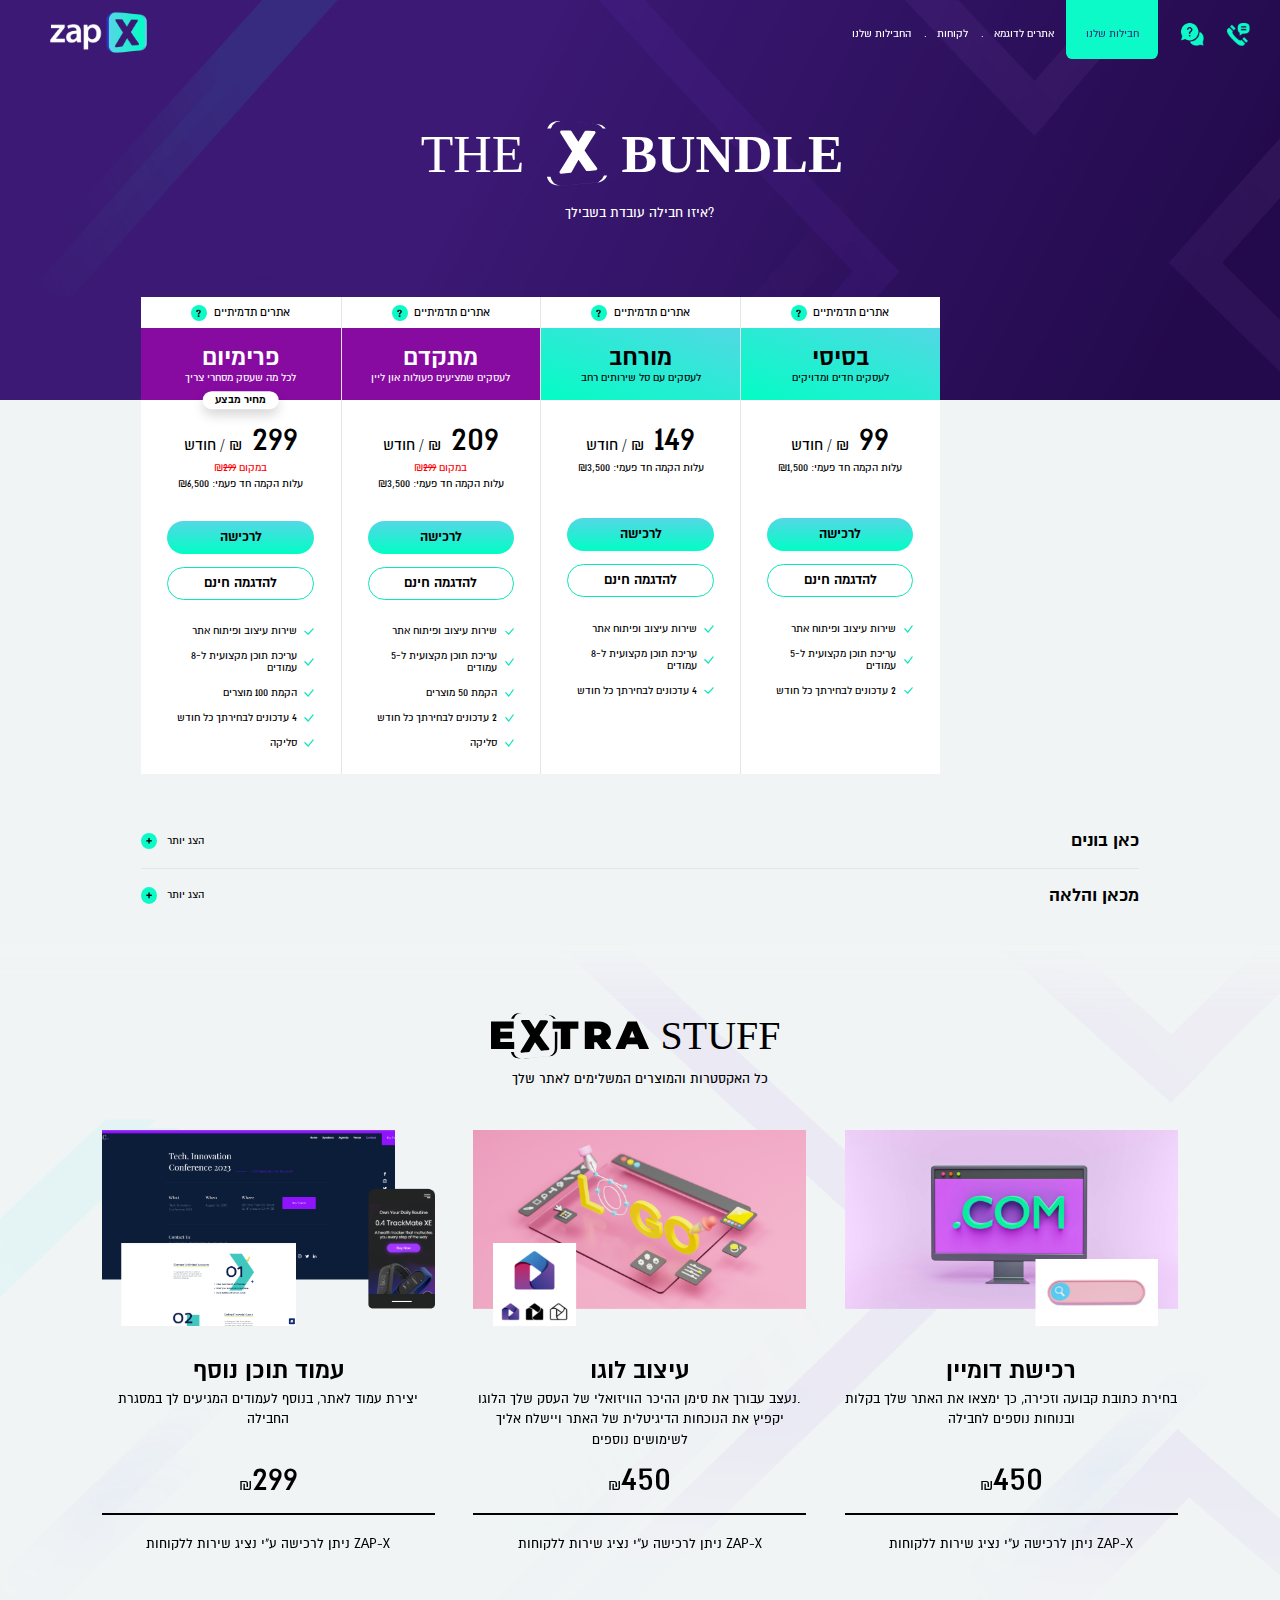
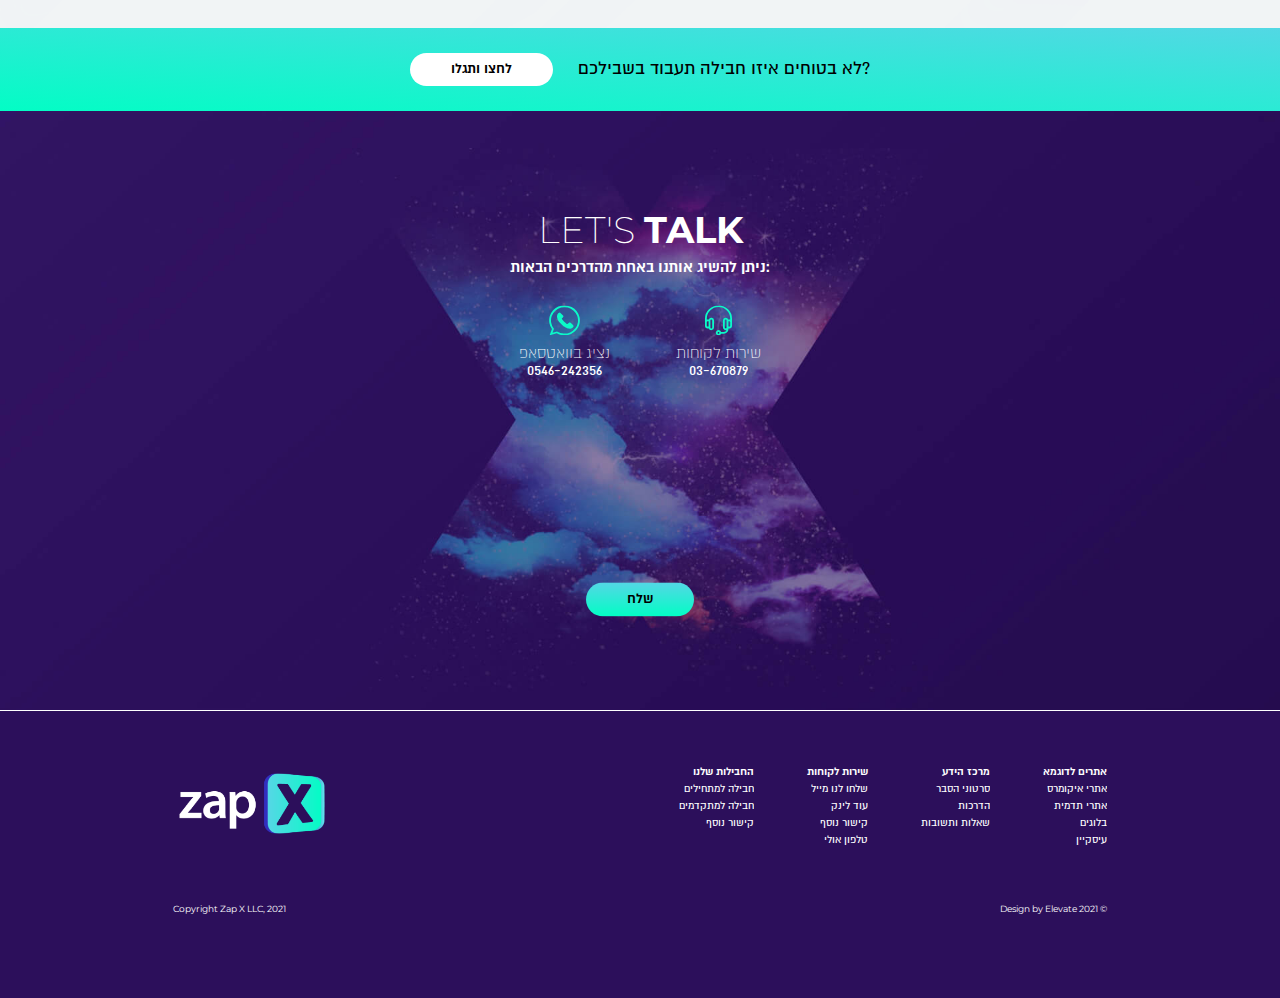
==== commit c077e023: "[ADD] - Price Page" ====
--- a/price.html
+++ b/price.html
@@ -97,7 +97,347 @@
 
   <!-- Price Desktop -->
   <div class="price-desktop">
-    <div class="container"></div>
+    <div class="container">
+      <!-- Headers -->
+      <div class="package-headers">
+        <ul class="packages">
+          <!-- Empty Package -->
+          <li class="empty-package"></li>
+          <!-- Package -->
+          <li class="package">
+            <div class="package-header">
+              <div class="package-top">
+                <p class="f-d-20">אתרים תדמיתיים <img src="img/icons/question-mark.svg" alt="zap-x-icon"></p>
+              </div>
+              <div class="package-name bg-green">
+                <h2 class="f-d-40">בסיסי</h2>
+                <p class="f-d-18">לעסקים חדים ומדויקים</p>
+              </div>
+              <div class="package-price">
+                <p class="f-d-60">99 <span class="f-d-26">₪ / חודש</span> </p>
+                <p class="f-d-18">עלות הקמה חד פעמי: ₪1,500</p>
+              </div>
+              <div class="package-btns">
+                <a href="#" class="btn btn-primary">לרכישה</a>
+                <a href="#" class="btn btn-tertiary">להדגמה חינם</a>
+              </div>
+              <div class="package-features">
+                <ul class="f-d-18">
+                  <li>
+                    <img src="img/icons/checkmark.svg" alt="zap-x-icon">
+                    שירות עיצוב ופיתוח אתר
+                  </li>
+                  <li>
+                    <img src="img/icons/checkmark.svg" alt="zap-x-icon">
+                    עריכת תוכן מקצועית ל-5 עמודים
+                  </li>
+                  <li>
+                    <img src="img/icons/checkmark.svg" alt="zap-x-icon">
+                    ‏2 עדכונים לבחירתך כל חודש
+                  </li>
+                </ul>
+              </div>
+            </div>
+          </li>
+          <!-- Package -->
+          <li class="package">
+            <div class="package-header">
+              <div class="package-top">
+                <p class="f-d-20">אתרים תדמיתיים <img src="img/icons/question-mark.svg" alt="zap-x-icon"></p>
+              </div>
+              <div class="package-name bg-green">
+                <h2 class="f-d-40">מורחב</h2>
+                <p class="f-d-18">לעסקים עם סל שירותים רחב</p>
+              </div>
+              <div class="package-price">
+                <p class="f-d-60">149 <span class="f-d-26">₪ / חודש</span> </p>
+                <p class="f-d-18">עלות הקמה חד פעמי: ₪3,500</p>
+              </div>
+              <div class="package-btns">
+                <a href="#" class="btn btn-primary">לרכישה</a>
+                <a href="#" class="btn btn-tertiary">להדגמה חינם</a>
+              </div>
+              <div class="package-features">
+                <ul class="f-d-18">
+                  <li>
+                    <img src="img/icons/checkmark.svg" alt="zap-x-icon">
+                    שירות עיצוב ופיתוח אתר
+                  </li>
+                  <li>
+                    <img src="img/icons/checkmark.svg" alt="zap-x-icon">
+                    עריכת תוכן מקצועית ל-8 עמודים
+                  </li>
+                  <li>
+                    <img src="img/icons/checkmark.svg" alt="zap-x-icon">
+                    ‏4 עדכונים לבחירתך כל חודש
+                  </li>
+                </ul>
+              </div>
+            </div>
+          </li>
+          <!-- Package -->
+          <li class="package">
+            <div class="package-header">
+              <div class="package-top">
+                <p class="f-d-20">אתרים תדמיתיים <img src="img/icons/question-mark.svg" alt="zap-x-icon"></p>
+              </div>
+              <div class="package-name bg-purple">
+                <h2 class="f-d-40">מתקדם</h2>
+                <p class="f-d-18">לעסקים שמציעים פעולות און ליין</p>
+              </div>
+              <div class="package-price">
+                <p class="f-d-60">209 <span class="f-d-26">₪ / חודש</span></p>
+                <div class="f-d-18 text-red">במקום ₪<s>299</s></div>
+                <p class="f-d-18">עלות הקמה חד פעמי: ₪3,500</p>
+              </div>
+              <div class="package-btns">
+                <a href="#" class="btn btn-primary">לרכישה</a>
+                <a href="#" class="btn btn-tertiary">להדגמה חינם</a>
+              </div>
+              <div class="package-features">
+                <ul class="f-d-18">
+                  <li>
+                    <img src="img/icons/checkmark.svg" alt="zap-x-icon">
+                    שירות עיצוב ופיתוח אתר
+                  </li>
+                  <li>
+                    <img src="img/icons/checkmark.svg" alt="zap-x-icon">
+                    עריכת תוכן מקצועית ל-5 עמודים
+                  </li>
+                  <li>
+                    <img src="img/icons/checkmark.svg" alt="zap-x-icon">
+                    הקמת 50 מוצרים
+                  </li>
+                  <li>
+                    <img src="img/icons/checkmark.svg" alt="zap-x-icon">
+                    ‏2 עדכונים לבחירתך כל חודש
+                  </li>
+                  <li>
+                    <img src="img/icons/checkmark.svg" alt="zap-x-icon">
+                    סליקה
+                  </li>
+                </ul>
+              </div>
+            </div>
+          </li>
+          <!-- Package -->
+          <li class="package">
+            <div class="package-header">
+              <div class="package-top">
+                <p class="f-d-20">אתרים תדמיתיים <img src="img/icons/question-mark.svg" alt="zap-x-icon"></p>
+              </div>
+              <div class="package-name bg-purple">
+                <h2 class="f-d-40">פרימיום</h2>
+                <p class="f-d-18">לכל מה שעסק מסחרי צריך</p>
+                <span class="label f-d-18 bold">מחיר מבצע</span>
+              </div>
+              <div class="package-price">
+                <p class="f-d-60">299 <span class="f-d-26">₪ / חודש</span> </p>
+                <div class="f-d-18 text-red">במקום ₪<s>299</s></div>
+                <p class="f-d-18">עלות הקמה חד פעמי: ₪6,500</p>
+              </div>
+              <div class="package-btns">
+                <a href="#" class="btn btn-primary">לרכישה</a>
+                <a href="#" class="btn btn-tertiary">להדגמה חינם</a>
+              </div>
+              <div class="package-features">
+                <ul class="f-d-18">
+                  <li>
+                    <img src="img/icons/checkmark.svg" alt="zap-x-icon">
+                    שירות עיצוב ופיתוח אתר
+                  </li>
+                  <li>
+                    <img src="img/icons/checkmark.svg" alt="zap-x-icon">
+                    עריכת תוכן מקצועית ל-8 עמודים
+                  </li>
+                  <li>
+                    <img src="img/icons/checkmark.svg" alt="zap-x-icon">
+                    הקמת 100 מוצרים
+                  </li>
+                  <li>
+                    <img src="img/icons/checkmark.svg" alt="zap-x-icon">
+                    ‏4 עדכונים לבחירתך כל חודש
+                  </li>
+                  <li>
+                    <img src="img/icons/checkmark.svg" alt="zap-x-icon">
+                    סליקה
+                  </li>
+                </ul>
+              </div>
+            </div>
+          </li>
+        </ul>
+      </div>
+      <!-- Accordions -->
+      <div class="package-accordions">
+        <!-- Accordion -->
+        <div class="accordion no-close">
+          <!-- Collapsible -->
+          <div class="collapsible">
+            <!-- Toggler -->
+            <div class="collapse-toggler">
+              <p class="f-d-30 bold">כאן בונים</p>
+              <div class="simbol f-d-18">
+                <div class="plus">
+                  <div>
+                    הצג יותר
+                    <img src="img/icons/plus-green.svg" alt="zap-x-img">
+                  </div>
+                </div>
+                <div class="minus">
+                  <div>
+                    הצג פחות
+                    <img src="img/icons/minus-green.svg" alt="zap-x-img">
+                  </div>
+                </div>
+              </div>
+            </div>
+            <!-- Collapse -->
+            <div class="collapse">
+              <div>
+                <ul class="package-table f-d-18">
+                  <!-- Package -->
+                  <li class="package-row">
+                    <div class="package-option">כמה זמן ייקח</div>
+                    <div class="package-value">14</div>
+                    <div class="package-value">21</div>
+                    <div class="package-value">14</div>
+                    <div class="package-value">28</div>
+                  </li>
+                  <!-- Package -->
+                  <li class="package-row">
+                    <div class="package-option">כמה עמודים</div>
+                    <div class="package-value">‏5 עמודי תוכן</div>
+                    <div class="package-value">‏8 עמודי תוכן</div>
+                    <div class="package-value">‏5 עמודי תוכן</div>
+                    <div class="package-value">‏8 עמודי תוכן</div>
+                  </li>
+                  <!-- Package -->
+                  <li class="package-row">
+                    <div class="package-option">התאמה למובייל</div>
+                    <div class="package-value">ZAP-X ביצוע ע"י נציג</div>
+                    <div class="package-value">ZAP-X ביצוע ע"י נציג</div>
+                    <div class="package-value">ZAP-X ביצוע ע"י נציג</div>
+                    <div class="package-value">ZAP-X ביצוע ע"י נציג</div>
+                  </li>
+                  <!-- Package -->
+                  <li class="package-row">
+                    <div class="package-option">
+                      חיבור לממשקים
+                      <br>דומיין ואימייל
+                    </div>
+                    <div class="package-value">ZAP-X ביצוע ע"י נציג</div>
+                    <div class="package-value">ZAP-X ביצוע ע"י נציג</div>
+                    <div class="package-value">ZAP-X ביצוע ע"י נציג</div>
+                    <div class="package-value">ZAP-X ביצוע ע"י נציג</div>
+                  </li>
+                  <!-- Package -->
+                  <li class="package-row">
+                    <div class="package-option">הקמת מוצרים באתר</div>
+                    <div class="package-value"><span class="text-gray">—</span></div>
+                    <div class="package-value"><span class="text-gray">—</span></div>
+                    <div class="package-value">‏50 מוצרים</div>
+                    <div class="package-value">‏100 מוצרים</div>
+                  </li>
+                </ul>
+              </div>
+            </div>
+          </div>
+          <!-- Collapsible -->
+          <div class="collapsible">
+            <!-- Toggler -->
+            <div class="collapse-toggler">
+              <p class="f-d-30 bold">מכאן והלאה</p>
+              <div class="simbol f-d-18">
+                <div class="plus">
+                  <div>
+                    הצג יותר
+                    <img src="img/icons/plus-green.svg" alt="zap-x-img">
+                  </div>
+                </div>
+                <div class="minus">
+                  <div>
+                    הצג פחות
+                    <img src="img/icons/minus-green.svg" alt="zap-x-img">
+                  </div>
+                </div>
+              </div>
+            </div>
+            <!-- Collapse -->
+            <div class="collapse">
+              <div>
+                <ul class="package-table f-d-18">
+                  <!-- Package -->
+                  <li class="package-row">
+                    <div class="package-option">חיבור פייסבוק</div>
+                    <div class="package-value">✔</div>
+                    <div class="package-value">✔</div>
+                    <div class="package-value">✔</div>
+                    <div class="package-value">✔</div>
+                  </li>
+                  <!-- Package -->
+                  <li class="package-row">
+                    <div class="package-option">
+                      ‏50,000 חשיפות ברשת
+                      <br>!ל-3 חודשים חינם
+                    </div>
+                    <div class="package-value"><span class="text-gray">—</span></div>
+                    <div class="package-value">✔</div>
+                    <div class="package-value">✔</div>
+                    <div class="package-value">✔</div>
+                  </li>
+                  <!-- Package -->
+                  <li class="package-row">
+                    <div class="package-option">
+                      שעת ייעוץ שיווקי דיגיטלי
+                      <br>חד פעמית בשלב ההקמה
+                    </div>
+                    <div class="package-value"><span class="text-gray">—</span></div>
+                    <div class="package-value">✔</div>
+                    <div class="package-value">✔</div>
+                    <div class="package-value">✔</div>
+                  </li>
+                  <!-- Package -->
+                  <li class="package-row">
+                    <div class="package-option">
+                      שעת ייעוץ חודשית
+                      <br>פרסונלי מתקדם SEO
+                    </div>
+                    <div class="package-value"><span class="text-gray">—</span></div>
+                    <div class="package-value"><span class="text-gray">—</span></div>
+                    <div class="package-value"><span class="text-gray">—</span></div>
+                    <div class="package-value">✔</div>
+                  </li>
+                </ul>
+              </div>
+            </div>
+          </div>
+        </div>
+      </div>
+    </div>
+  </div>
+
+  <!-- Price Sticky Desktop -->
+  <div class="price-sticky-desktop">
+    <a href="#" class="f-d-22 bold">רוצה לקבל הצצה לאתר שלך?  להדגמה חינם</a>
+    <ul>
+      <li>
+        <p class="f-d-20 bold">LITE</p>
+        <h3 class="f-d-40">99 <span class="f-d-14 regular">₪ / חודש</span></h3>
+      </li>
+      <li>
+        <p class="f-d-20 bold">STANDARD</p>
+        <h3 class="f-d-40">149 <span class="f-d-14 regular">₪ / חודש</span></h3>
+      </li>
+      <li>
+        <p class="f-d-20 bold">BUSINESS</p>
+        <h3 class="f-d-40">209 <span class="f-d-14 regular">₪ / חודש</span></h3>
+      </li>
+      <li>
+        <p class="f-d-20 bold">BUSINESS & MARKETING</p>
+        <h3 class="f-d-40">299 <span class="f-d-14 regular">₪ / חודש</span></h3>
+      </li>
+    </ul>
   </div>
 
   <!-- Price Mobile -->
@@ -1335,7 +1675,7 @@
             </div>
             <div class="text">
               <h3 class="f-d-40 f-m-50">רכישת דומיין</h3>
-              <p class="f-d-22 f-m-32">בחירת כתובת קבועה וזכירה, כך ימצאו את האתר 
+              <p class="f-d-22 f-m-32">בחירת כתובת קבועה וזכירה, כך ימצאו את האתר
                 שלך בקלות ובנוחות נוספים לחבילה</p>
               <div class="extras-price">
                 <p class="f-d-60 f-m-100"><span class="f-d-26 f-m-45">₪</span>450</p>
@@ -1352,7 +1692,7 @@
               <h3 class="f-d-40 f-m-50">עיצוב לוגו</h3>
               <p class="f-d-22 f-m-32">.נעצב עבורך את סימן ההיכר הוויזואלי של העסק שלך
                 הלוגו יקפיץ את הנוכחות הדיגיטלית של האתר ויישלח
-               אליך לשימושים נוספים</p>
+                אליך לשימושים נוספים</p>
               <div class="extras-price">
                 <p class="f-d-60 f-m-100"><span class="f-d-26 f-m-45">₪</span>450</p>
               </div>
--- a/css/style.css
+++ b/css/style.css
@@ -33,6 +33,10 @@
 
 .text-red {
   color: #FF0000;
+}
+
+.text-gray {
+  color: #CBCBCB;
 }
 
 /* #Btn & Link
@@ -2063,6 +2067,186 @@
   background-color: #F1F4F5;
 }
 
+.price-desktop .container {
+  width: 78%;
+  margin-top: -8.05vw;
+  position: relative;
+  z-index: 1;
+}
+
+/* Package Headers */
+.price-desktop .package-headers .packages {
+  display: flex;
+}
+
+.price-desktop .package-headers .packages > * {
+  flex: 0 0 20%;
+}
+
+.price-desktop .package-headers .package {
+  background-color: white;
+}
+
+.price-desktop .package-headers .package:not(:last-child) {
+  border-left: 1px solid #E5E5E5;
+}
+
+/* Top */
+.price-desktop .package-top {
+  text-align: center;
+  padding: .5vw 0;
+}
+
+.price-desktop .package-top p {
+  display: flex;
+  align-items: center;
+  justify-content: center;
+}
+
+.price-desktop .package-top img {
+  width: 1.25vw;
+  margin-right: .5vw;
+}
+
+/* Name */
+.price-desktop .package-name {
+  text-align: center;
+  line-height: 1;
+  padding: 1.3vw 0;
+  position: relative;
+}
+
+.price-desktop .package-name.bg-green {
+  background-image: linear-gradient(to top right, #03FDC5, #52D8E4);
+}
+
+.price-desktop .package-name.bg-purple {
+  color: white;
+  background-color: #870AA1;
+}
+
+.price-desktop .package-name .label {
+  color: black;
+  background-color: white;
+  border-radius: 500px;
+  padding: .25vw 1vw;
+  position: absolute;
+  bottom: 0;
+  left: 50%;
+  transform: translateX(-50%) translateY(50%);
+  box-shadow: 0 6px 12px rgba(0, 0, 0, .16);
+}
+
+/* Price */
+.price-desktop .package-price {
+  text-align: center;
+  line-height: 1.1;
+  padding: 1.3vw 0 2.34vw 0;
+  min-height: 9.2vw;
+}
+
+.price-desktop .package-price .text-red {
+  margin-bottom: .25vw;
+}
+
+/* Btns */
+.price-desktop .package-btns {
+  display: flex;
+  flex-direction: column;
+  align-items: center;
+  justify-content: center;
+}
+
+.price-desktop .package-btns .btn {
+  width: 11.45vw;
+  padding: 0;
+}
+
+.price-desktop .package-btns .btn:first-child {
+  margin-bottom: 1vw;
+}
+
+/* Features */
+.price-desktop .package-features {
+  padding: 2vw 0;
+  width: 11.45vw;
+  margin: 0 auto;
+  line-height: 1;
+}
+
+.price-desktop .package-features li {
+  display: flex;
+  align-items: center;
+}
+
+.price-desktop .package-features li:not(:last-child) {
+  margin-bottom: 1vw;
+}
+
+.price-desktop .package-features img {
+  width: .75vw;
+  margin-left: .6vw;
+}
+
+/* Accordions */
+.price-desktop .package-accordions {
+  padding-top: 3.125vw;
+}
+
+.price-desktop .package-accordions .collapsible:not(:last-child):not(.show) {
+  border-bottom: 1px solid #E5E5E5;
+}
+
+.price-desktop .package-accordions .collapse-toggler,
+.price-desktop .package-accordions .plus > div,
+.price-desktop .package-accordions .minus > div {
+  display: flex;
+  align-items: center;
+  justify-content: space-between;
+}
+
+.price-desktop .package-accordions .collapse-toggler {
+  padding: 1vw 0;
+}
+
+.price-desktop .package-accordions .simbol img {
+  width: 1.3vw;
+  margin-right: .75vw;
+}
+
+.price-desktop .package-accordions .collapse > div {
+  padding-bottom: 3.125vw;
+}
+
+.price-desktop .package-row {
+  display: flex;
+}
+
+.price-desktop .package-row:not(:last-child) {
+  border-bottom: 1px solid #E5E5E5;
+}
+
+.price-desktop .package-row > * {
+  flex: 0 0 20%;
+  padding: .9vw 0;
+}
+
+.price-desktop .package-option {
+  line-height: 1;
+}
+
+.price-desktop .package-value {
+  background-color: white;
+  text-align: center;
+  display: flex;
+  align-items: center;
+  justify-content: center;
+}
+
+.price-desktop .package-value:not(:last-child) {
+  border-left: 1px solid #E5E5E5;
+}
+
 @media (max-width: 1023.98px) {
   .price-desktop {
     display: none;
@@ -2234,4 +2418,56 @@
   .price-mobile {
     display: block;
   }
+}
+
+/* #Price Sticky Desktop
+================================================== */
+.price-sticky-desktop {
+  position: fixed;
+  top: 0;
+  left: 0;
+  width: 100%;
+  background-color: white;
+  z-index: 11000; 
+  display: flex;
+  height: 5.7vw;
+  transform: translateY(-100%);
+  transition: all .6s ease;
+}
+
+.price-sticky-desktop.show {
+  transform: translateY(0);
+}
+
+.price-sticky-desktop a {
+  width: 26.33vw;
+  display: flex;
+  align-items: center;
+  justify-content: center;
+  text-align: center;
+  background-color: #0BE6B8;
+}
+
+.price-sticky-desktop ul {
+  display: flex;
+}
+
+.price-sticky-desktop ul li {
+  flex: 0 0 15.47vw;
+  display: flex;
+  align-items: center;
+  justify-content: center;
+  text-align: center;
+  flex-direction: column;
+  line-height: 1;
+}
+
+.price-sticky-desktop ul li:not(:last-child) {
+  border-left: 1px solid #E5E5E5;
+}
+
+@media (max-width: 1023.98px) {
+  .price-sticky-desktop {
+    display: none!important;
+  }
 }